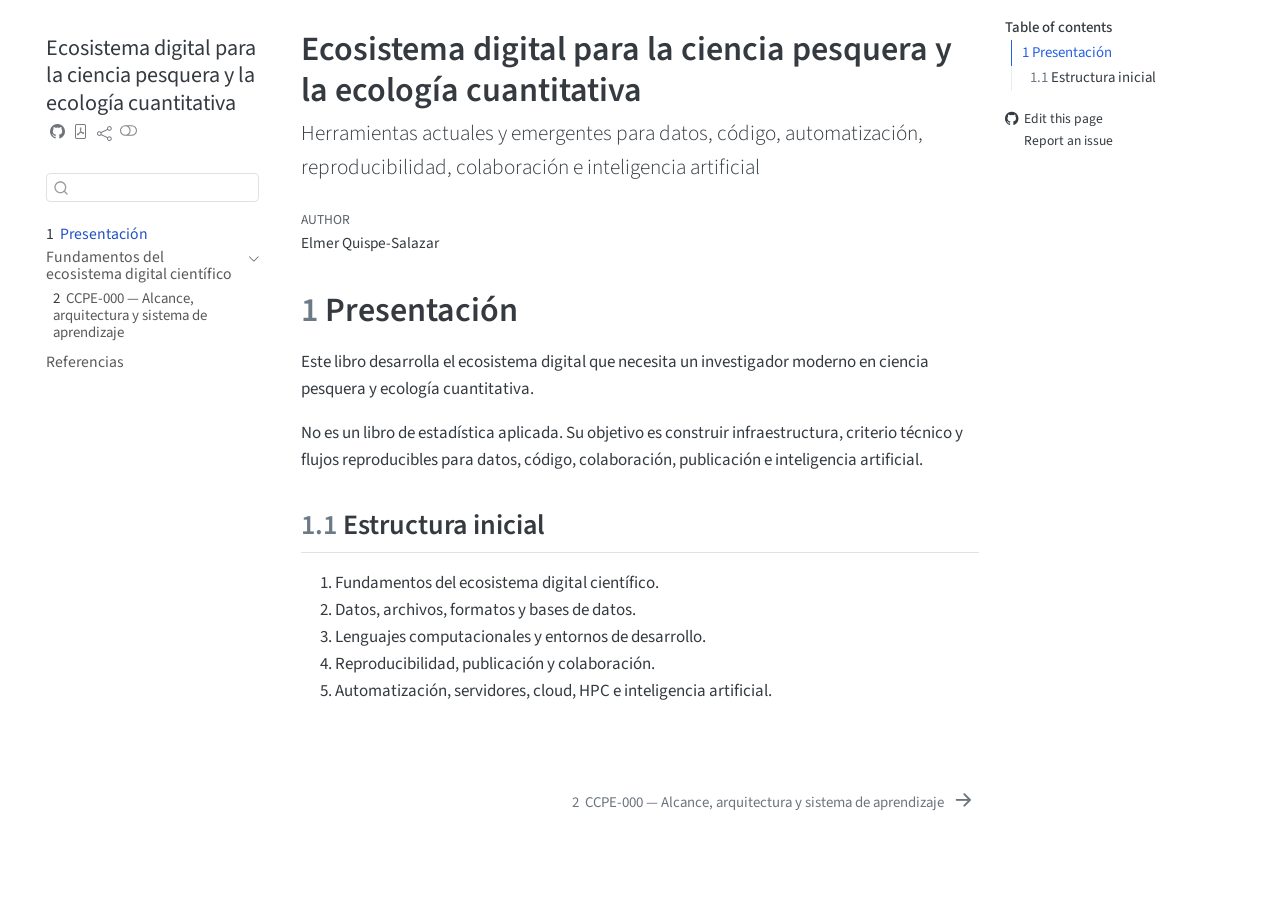
==== docs/index.html @ 8154f94b "Initialize Quarto fisheries learning ecosystem" ====
<!DOCTYPE html>
<html xmlns="http://www.w3.org/1999/xhtml" lang="en" xml:lang="en"><head>

<meta charset="utf-8">
<meta name="generator" content="quarto-1.7.32">

<meta name="viewport" content="width=device-width, initial-scale=1.0, user-scalable=yes">

<meta name="author" content="Elmer Quispe-Salazar">

<title>Ecosistema digital para la ciencia pesquera y la ecología cuantitativa</title>
<style>
code{white-space: pre-wrap;}
span.smallcaps{font-variant: small-caps;}
div.columns{display: flex; gap: min(4vw, 1.5em);}
div.column{flex: auto; overflow-x: auto;}
div.hanging-indent{margin-left: 1.5em; text-indent: -1.5em;}
ul.task-list{list-style: none;}
ul.task-list li input[type="checkbox"] {
  width: 0.8em;
  margin: 0 0.8em 0.2em -1em; /* quarto-specific, see https://github.com/quarto-dev/quarto-cli/issues/4556 */ 
  vertical-align: middle;
}
</style>


<script src="site_libs/quarto-nav/quarto-nav.js"></script>
<script src="site_libs/quarto-nav/headroom.min.js"></script>
<script src="site_libs/clipboard/clipboard.min.js"></script>
<script src="site_libs/quarto-search/autocomplete.umd.js"></script>
<script src="site_libs/quarto-search/fuse.min.js"></script>
<script src="site_libs/quarto-search/quarto-search.js"></script>
<meta name="quarto:offset" content="./">
<link href="./ccpe/000-alcance-arquitectura.html" rel="next">
<script src="site_libs/quarto-html/quarto.js" type="module"></script>
<script src="site_libs/quarto-html/tabsets/tabsets.js" type="module"></script>
<script src="site_libs/quarto-html/popper.min.js"></script>
<script src="site_libs/quarto-html/tippy.umd.min.js"></script>
<script src="site_libs/quarto-html/anchor.min.js"></script>
<link href="site_libs/quarto-html/tippy.css" rel="stylesheet">
<link href="site_libs/quarto-html/quarto-syntax-highlighting-37eea08aefeeee20ff55810ff984fec1.css" rel="stylesheet" class="quarto-color-scheme" id="quarto-text-highlighting-styles">
<link href="site_libs/quarto-html/quarto-syntax-highlighting-dark-2fef5ea3f8957b3e4ecc936fc74692ca.css" rel="stylesheet" class="quarto-color-scheme quarto-color-alternate" id="quarto-text-highlighting-styles">
<link href="site_libs/quarto-html/quarto-syntax-highlighting-37eea08aefeeee20ff55810ff984fec1.css" rel="stylesheet" class="quarto-color-scheme-extra" id="quarto-text-highlighting-styles">
<script src="site_libs/bootstrap/bootstrap.min.js"></script>
<link href="site_libs/bootstrap/bootstrap-icons.css" rel="stylesheet">
<link href="site_libs/bootstrap/bootstrap-806c95bdecf85540f7beab145150c922.min.css" rel="stylesheet" append-hash="true" class="quarto-color-scheme" id="quarto-bootstrap" data-mode="light">
<link href="site_libs/bootstrap/bootstrap-dark-d271c880086adac3871dc271d5f8550e.min.css" rel="stylesheet" append-hash="true" class="quarto-color-scheme quarto-color-alternate" id="quarto-bootstrap" data-mode="dark">
<link href="site_libs/bootstrap/bootstrap-806c95bdecf85540f7beab145150c922.min.css" rel="stylesheet" append-hash="true" class="quarto-color-scheme-extra" id="quarto-bootstrap" data-mode="light">
<script id="quarto-search-options" type="application/json">{
  "location": "sidebar",
  "copy-button": false,
  "collapse-after": 3,
  "panel-placement": "start",
  "type": "textbox",
  "limit": 50,
  "keyboard-shortcut": [
    "f",
    "/",
    "s"
  ],
  "show-item-context": false,
  "language": {
    "search-no-results-text": "No results",
    "search-matching-documents-text": "matching documents",
    "search-copy-link-title": "Copy link to search",
    "search-hide-matches-text": "Hide additional matches",
    "search-more-match-text": "more match in this document",
    "search-more-matches-text": "more matches in this document",
    "search-clear-button-title": "Clear",
    "search-text-placeholder": "",
    "search-detached-cancel-button-title": "Cancel",
    "search-submit-button-title": "Submit",
    "search-label": "Search"
  }
}</script>


<link rel="stylesheet" href="assets/styles/book.css">
</head>

<body class="nav-sidebar floating quarto-light"><script id="quarto-html-before-body" type="application/javascript">
    const toggleBodyColorMode = (bsSheetEl) => {
      const mode = bsSheetEl.getAttribute("data-mode");
      const bodyEl = window.document.querySelector("body");
      if (mode === "dark") {
        bodyEl.classList.add("quarto-dark");
        bodyEl.classList.remove("quarto-light");
      } else {
        bodyEl.classList.add("quarto-light");
        bodyEl.classList.remove("quarto-dark");
      }
    }
    const toggleBodyColorPrimary = () => {
      const bsSheetEl = window.document.querySelector("link#quarto-bootstrap:not([rel=disabled-stylesheet])");
      if (bsSheetEl) {
        toggleBodyColorMode(bsSheetEl);
      }
    }
    const setColorSchemeToggle = (alternate) => {
      const toggles = window.document.querySelectorAll('.quarto-color-scheme-toggle');
      for (let i=0; i < toggles.length; i++) {
        const toggle = toggles[i];
        if (toggle) {
          if (alternate) {
            toggle.classList.add("alternate");
          } else {
            toggle.classList.remove("alternate");
          }
        }
      }
    };
    const toggleColorMode = (alternate) => {
      // Switch the stylesheets
      const primaryStylesheets = window.document.querySelectorAll('link.quarto-color-scheme:not(.quarto-color-alternate)');
      const alternateStylesheets = window.document.querySelectorAll('link.quarto-color-scheme.quarto-color-alternate');
      manageTransitions('#quarto-margin-sidebar .nav-link', false);
      if (alternate) {
        // note: dark is layered on light, we don't disable primary!
        enableStylesheet(alternateStylesheets);
        for (const sheetNode of alternateStylesheets) {
          if (sheetNode.id === "quarto-bootstrap") {
            toggleBodyColorMode(sheetNode);
          }
        }
      } else {
        disableStylesheet(alternateStylesheets);
        enableStylesheet(primaryStylesheets)
        toggleBodyColorPrimary();
      }
      manageTransitions('#quarto-margin-sidebar .nav-link', true);
      // Switch the toggles
      setColorSchemeToggle(alternate)
      // Hack to workaround the fact that safari doesn't
      // properly recolor the scrollbar when toggling (#1455)
      if (navigator.userAgent.indexOf('Safari') > 0 && navigator.userAgent.indexOf('Chrome') == -1) {
        manageTransitions("body", false);
        window.scrollTo(0, 1);
        setTimeout(() => {
          window.scrollTo(0, 0);
          manageTransitions("body", true);
        }, 40);
      }
    }
    const disableStylesheet = (stylesheets) => {
      for (let i=0; i < stylesheets.length; i++) {
        const stylesheet = stylesheets[i];
        stylesheet.rel = 'disabled-stylesheet';
      }
    }
    const enableStylesheet = (stylesheets) => {
      for (let i=0; i < stylesheets.length; i++) {
        const stylesheet = stylesheets[i];
        if(stylesheet.rel !== 'stylesheet') { // for Chrome, which will still FOUC without this check
          stylesheet.rel = 'stylesheet';
        }
      }
    }
    const manageTransitions = (selector, allowTransitions) => {
      const els = window.document.querySelectorAll(selector);
      for (let i=0; i < els.length; i++) {
        const el = els[i];
        if (allowTransitions) {
          el.classList.remove('notransition');
        } else {
          el.classList.add('notransition');
        }
      }
    }
    const isFileUrl = () => {
      return window.location.protocol === 'file:';
    }
    const hasAlternateSentinel = () => {
      let styleSentinel = getColorSchemeSentinel();
      if (styleSentinel !== null) {
        return styleSentinel === "alternate";
      } else {
        return false;
      }
    }
    const setStyleSentinel = (alternate) => {
      const value = alternate ? "alternate" : "default";
      if (!isFileUrl()) {
        window.localStorage.setItem("quarto-color-scheme", value);
      } else {
        localAlternateSentinel = value;
      }
    }
    const getColorSchemeSentinel = () => {
      if (!isFileUrl()) {
        const storageValue = window.localStorage.getItem("quarto-color-scheme");
        return storageValue != null ? storageValue : localAlternateSentinel;
      } else {
        return localAlternateSentinel;
      }
    }
    const toggleGiscusIfUsed = (isAlternate, darkModeDefault) => {
      const baseTheme = document.querySelector('#giscus-base-theme')?.value ?? 'light';
      const alternateTheme = document.querySelector('#giscus-alt-theme')?.value ?? 'dark';
      let newTheme = '';
      if(authorPrefersDark) {
        newTheme = isAlternate ? baseTheme : alternateTheme;
      } else {
        newTheme = isAlternate ? alternateTheme : baseTheme;
      }
      const changeGiscusTheme = () => {
        // From: https://github.com/giscus/giscus/issues/336
        const sendMessage = (message) => {
          const iframe = document.querySelector('iframe.giscus-frame');
          if (!iframe) return;
          iframe.contentWindow.postMessage({ giscus: message }, 'https://giscus.app');
        }
        sendMessage({
          setConfig: {
            theme: newTheme
          }
        });
      }
      const isGiscussLoaded = window.document.querySelector('iframe.giscus-frame') !== null;
      if (isGiscussLoaded) {
        changeGiscusTheme();
      }
    };
    const authorPrefersDark = false;
    const darkModeDefault = authorPrefersDark;
      document.querySelector('link#quarto-text-highlighting-styles.quarto-color-scheme-extra').rel = 'disabled-stylesheet';
      document.querySelector('link#quarto-bootstrap.quarto-color-scheme-extra').rel = 'disabled-stylesheet';
    let localAlternateSentinel = darkModeDefault ? 'alternate' : 'default';
    // Dark / light mode switch
    window.quartoToggleColorScheme = () => {
      // Read the current dark / light value
      let toAlternate = !hasAlternateSentinel();
      toggleColorMode(toAlternate);
      setStyleSentinel(toAlternate);
      toggleGiscusIfUsed(toAlternate, darkModeDefault);
      window.dispatchEvent(new Event('resize'));
    };
    // Switch to dark mode if need be
    if (hasAlternateSentinel()) {
      toggleColorMode(true);
    } else {
      toggleColorMode(false);
    }
  </script>

<div id="quarto-search-results"></div>
  <header id="quarto-header" class="headroom fixed-top">
  <nav class="quarto-secondary-nav">
    <div class="container-fluid d-flex">
      <button type="button" class="quarto-btn-toggle btn" data-bs-toggle="collapse" role="button" data-bs-target=".quarto-sidebar-collapse-item" aria-controls="quarto-sidebar" aria-expanded="false" aria-label="Toggle sidebar navigation" onclick="if (window.quartoToggleHeadroom) { window.quartoToggleHeadroom(); }">
        <i class="bi bi-layout-text-sidebar-reverse"></i>
      </button>
        <nav class="quarto-page-breadcrumbs" aria-label="breadcrumb"><ol class="breadcrumb"><li class="breadcrumb-item"><a href="./index.html"><span class="chapter-number">1</span>&nbsp; <span class="chapter-title">Presentación</span></a></li></ol></nav>
        <a class="flex-grow-1" role="navigation" data-bs-toggle="collapse" data-bs-target=".quarto-sidebar-collapse-item" aria-controls="quarto-sidebar" aria-expanded="false" aria-label="Toggle sidebar navigation" onclick="if (window.quartoToggleHeadroom) { window.quartoToggleHeadroom(); }">      
        </a>
      <button type="button" class="btn quarto-search-button" aria-label="Search" onclick="window.quartoOpenSearch();">
        <i class="bi bi-search"></i>
      </button>
    </div>
  </nav>
</header>
<!-- content -->
<div id="quarto-content" class="quarto-container page-columns page-rows-contents page-layout-article">
<!-- sidebar -->
  <nav id="quarto-sidebar" class="sidebar collapse collapse-horizontal quarto-sidebar-collapse-item sidebar-navigation floating overflow-auto">
    <div class="pt-lg-2 mt-2 text-left sidebar-header">
    <div class="sidebar-title mb-0 py-0">
      <a href="./">Ecosistema digital para la ciencia pesquera y la ecología cuantitativa</a> 
        <div class="sidebar-tools-main tools-wide">
    <a href="https://github.com/qselmer/quant-fisheries-learning" title="Source Code" class="quarto-navigation-tool px-1" aria-label="Source Code"><i class="bi bi-github"></i></a>
    <a href="./Ecosistema-digital-para-la-ciencia-pesquera-y-la-ecología-cuantitativa.pdf" title="Download PDF" class="quarto-navigation-tool px-1" aria-label="Download PDF"><i class="bi bi-file-pdf"></i></a>
    <div class="dropdown">
      <a href="" title="Share" id="quarto-navigation-tool-dropdown-0" class="quarto-navigation-tool dropdown-toggle px-1" data-bs-toggle="dropdown" aria-expanded="false" role="link" aria-label="Share"><i class="bi bi-share"></i></a>
      <ul class="dropdown-menu" aria-labelledby="quarto-navigation-tool-dropdown-0">
          <li>
            <a class="dropdown-item sidebar-tools-main-item" href="https://twitter.com/intent/tweet?url=|url|">
              <i class="bi bi-twitter pe-1"></i>
            Twitter
            </a>
          </li>
          <li>
            <a class="dropdown-item sidebar-tools-main-item" href="https://www.linkedin.com/sharing/share-offsite/?url=|url|">
              <i class="bi bi-linkedin pe-1"></i>
            LinkedIn
            </a>
          </li>
      </ul>
    </div>
  <a href="" class="quarto-color-scheme-toggle quarto-navigation-tool  px-1" onclick="window.quartoToggleColorScheme(); return false;" title="Toggle dark mode"><i class="bi"></i></a>
</div>
    </div>
      </div>
        <div class="mt-2 flex-shrink-0 align-items-center">
        <div class="sidebar-search">
        <div id="quarto-search" class="" title="Search"></div>
        </div>
        </div>
    <div class="sidebar-menu-container"> 
    <ul class="list-unstyled mt-1">
        <li class="sidebar-item">
  <div class="sidebar-item-container"> 
  <a href="./index.html" class="sidebar-item-text sidebar-link active">
 <span class="menu-text"><span class="chapter-number">1</span>&nbsp; <span class="chapter-title">Presentación</span></span></a>
  </div>
</li>
        <li class="sidebar-item sidebar-item-section">
      <div class="sidebar-item-container"> 
            <a class="sidebar-item-text sidebar-link text-start" data-bs-toggle="collapse" data-bs-target="#quarto-sidebar-section-1" role="navigation" aria-expanded="true">
 <span class="menu-text">Fundamentos del ecosistema digital científico</span></a>
          <a class="sidebar-item-toggle text-start" data-bs-toggle="collapse" data-bs-target="#quarto-sidebar-section-1" role="navigation" aria-expanded="true" aria-label="Toggle section">
            <i class="bi bi-chevron-right ms-2"></i>
          </a> 
      </div>
      <ul id="quarto-sidebar-section-1" class="collapse list-unstyled sidebar-section depth1 show">  
          <li class="sidebar-item">
  <div class="sidebar-item-container"> 
  <a href="./ccpe/000-alcance-arquitectura.html" class="sidebar-item-text sidebar-link">
 <span class="menu-text"><span class="chapter-number">2</span>&nbsp; <span class="chapter-title">CCPE-000 — Alcance, arquitectura y sistema de aprendizaje</span></span></a>
  </div>
</li>
      </ul>
  </li>
        <li class="sidebar-item">
  <div class="sidebar-item-container"> 
  <a href="./references.html" class="sidebar-item-text sidebar-link">
 <span class="menu-text">Referencias</span></a>
  </div>
</li>
    </ul>
    </div>
</nav>
<div id="quarto-sidebar-glass" class="quarto-sidebar-collapse-item" data-bs-toggle="collapse" data-bs-target=".quarto-sidebar-collapse-item"></div>
<!-- margin-sidebar -->
    <div id="quarto-margin-sidebar" class="sidebar margin-sidebar">
        <nav id="TOC" role="doc-toc" class="toc-active">
    <h2 id="toc-title">Table of contents</h2>
   
  <ul>
  <li><a href="#presentación" id="toc-presentación" class="nav-link active" data-scroll-target="#presentación"><span class="header-section-number">1</span> Presentación</a>
  <ul class="collapse">
  <li><a href="#estructura-inicial" id="toc-estructura-inicial" class="nav-link" data-scroll-target="#estructura-inicial"><span class="header-section-number">1.1</span> Estructura inicial</a></li>
  </ul></li>
  </ul>
<div class="toc-actions"><ul><li><a href="https://github.com/qselmer/quant-fisheries-learning/edit/main/index.qmd" class="toc-action"><i class="bi bi-github"></i>Edit this page</a></li><li><a href="https://github.com/qselmer/quant-fisheries-learning/issues/new" class="toc-action"><i class="bi empty"></i>Report an issue</a></li></ul></div></nav>
    </div>
<!-- main -->
<main class="content" id="quarto-document-content">


<header id="title-block-header" class="quarto-title-block default">
<div class="quarto-title">
<h1 class="title">Ecosistema digital para la ciencia pesquera y la ecología cuantitativa</h1>
<p class="subtitle lead">Herramientas actuales y emergentes para datos, código, automatización, reproducibilidad, colaboración e inteligencia artificial</p>
</div>



<div class="quarto-title-meta">

    <div>
    <div class="quarto-title-meta-heading">Author</div>
    <div class="quarto-title-meta-contents">
             <p>Elmer Quispe-Salazar </p>
          </div>
  </div>
    
  
    
  </div>
  


</header>


<section id="presentación" class="level1" data-number="1">
<h1 data-number="1"><span class="header-section-number">1</span> Presentación</h1>
<p>Este libro desarrolla el ecosistema digital que necesita un investigador moderno en ciencia pesquera y ecología cuantitativa.</p>
<p>No es un libro de estadística aplicada. Su objetivo es construir infraestructura, criterio técnico y flujos reproducibles para datos, código, colaboración, publicación e inteligencia artificial.</p>
<section id="estructura-inicial" class="level2" data-number="1.1">
<h2 data-number="1.1" class="anchored" data-anchor-id="estructura-inicial"><span class="header-section-number">1.1</span> Estructura inicial</h2>
<ol type="1">
<li>Fundamentos del ecosistema digital científico.</li>
<li>Datos, archivos, formatos y bases de datos.</li>
<li>Lenguajes computacionales y entornos de desarrollo.</li>
<li>Reproducibilidad, publicación y colaboración.</li>
<li>Automatización, servidores, cloud, HPC e inteligencia artificial.</li>
</ol>


</section>
</section>

</main> <!-- /main -->
<script id="quarto-html-after-body" type="application/javascript">
  window.document.addEventListener("DOMContentLoaded", function (event) {
    // Ensure there is a toggle, if there isn't float one in the top right
    if (window.document.querySelector('.quarto-color-scheme-toggle') === null) {
      const a = window.document.createElement('a');
      a.classList.add('top-right');
      a.classList.add('quarto-color-scheme-toggle');
      a.href = "";
      a.onclick = function() { try { window.quartoToggleColorScheme(); } catch {} return false; };
      const i = window.document.createElement("i");
      i.classList.add('bi');
      a.appendChild(i);
      window.document.body.appendChild(a);
    }
    setColorSchemeToggle(hasAlternateSentinel())
    const icon = "";
    const anchorJS = new window.AnchorJS();
    anchorJS.options = {
      placement: 'right',
      icon: icon
    };
    anchorJS.add('.anchored');
    const isCodeAnnotation = (el) => {
      for (const clz of el.classList) {
        if (clz.startsWith('code-annotation-')) {                     
          return true;
        }
      }
      return false;
    }
    const onCopySuccess = function(e) {
      // button target
      const button = e.trigger;
      // don't keep focus
      button.blur();
      // flash "checked"
      button.classList.add('code-copy-button-checked');
      var currentTitle = button.getAttribute("title");
      button.setAttribute("title", "Copied!");
      let tooltip;
      if (window.bootstrap) {
        button.setAttribute("data-bs-toggle", "tooltip");
        button.setAttribute("data-bs-placement", "left");
        button.setAttribute("data-bs-title", "Copied!");
        tooltip = new bootstrap.Tooltip(button, 
          { trigger: "manual", 
            customClass: "code-copy-button-tooltip",
            offset: [0, -8]});
        tooltip.show();    
      }
      setTimeout(function() {
        if (tooltip) {
          tooltip.hide();
          button.removeAttribute("data-bs-title");
          button.removeAttribute("data-bs-toggle");
          button.removeAttribute("data-bs-placement");
        }
        button.setAttribute("title", currentTitle);
        button.classList.remove('code-copy-button-checked');
      }, 1000);
      // clear code selection
      e.clearSelection();
    }
    const getTextToCopy = function(trigger) {
        const codeEl = trigger.previousElementSibling.cloneNode(true);
        for (const childEl of codeEl.children) {
          if (isCodeAnnotation(childEl)) {
            childEl.remove();
          }
        }
        return codeEl.innerText;
    }
    const clipboard = new window.ClipboardJS('.code-copy-button:not([data-in-quarto-modal])', {
      text: getTextToCopy
    });
    clipboard.on('success', onCopySuccess);
    if (window.document.getElementById('quarto-embedded-source-code-modal')) {
      const clipboardModal = new window.ClipboardJS('.code-copy-button[data-in-quarto-modal]', {
        text: getTextToCopy,
        container: window.document.getElementById('quarto-embedded-source-code-modal')
      });
      clipboardModal.on('success', onCopySuccess);
    }
      var localhostRegex = new RegExp(/^(?:http|https):\/\/localhost\:?[0-9]*\//);
      var mailtoRegex = new RegExp(/^mailto:/);
        var filterRegex = new RegExp("https:\/\/qselmer\.github\.io\/quant-fisheries-learning\/");
      var isInternal = (href) => {
          return filterRegex.test(href) || localhostRegex.test(href) || mailtoRegex.test(href);
      }
      // Inspect non-navigation links and adorn them if external
     var links = window.document.querySelectorAll('a[href]:not(.nav-link):not(.navbar-brand):not(.toc-action):not(.sidebar-link):not(.sidebar-item-toggle):not(.pagination-link):not(.no-external):not([aria-hidden]):not(.dropdown-item):not(.quarto-navigation-tool):not(.about-link)');
      for (var i=0; i<links.length; i++) {
        const link = links[i];
        if (!isInternal(link.href)) {
          // undo the damage that might have been done by quarto-nav.js in the case of
          // links that we want to consider external
          if (link.dataset.originalHref !== undefined) {
            link.href = link.dataset.originalHref;
          }
        }
      }
    function tippyHover(el, contentFn, onTriggerFn, onUntriggerFn) {
      const config = {
        allowHTML: true,
        maxWidth: 500,
        delay: 100,
        arrow: false,
        appendTo: function(el) {
            return el.parentElement;
        },
        interactive: true,
        interactiveBorder: 10,
        theme: 'quarto',
        placement: 'bottom-start',
      };
      if (contentFn) {
        config.content = contentFn;
      }
      if (onTriggerFn) {
        config.onTrigger = onTriggerFn;
      }
      if (onUntriggerFn) {
        config.onUntrigger = onUntriggerFn;
      }
      window.tippy(el, config); 
    }
    const noterefs = window.document.querySelectorAll('a[role="doc-noteref"]');
    for (var i=0; i<noterefs.length; i++) {
      const ref = noterefs[i];
      tippyHover(ref, function() {
        // use id or data attribute instead here
        let href = ref.getAttribute('data-footnote-href') || ref.getAttribute('href');
        try { href = new URL(href).hash; } catch {}
        const id = href.replace(/^#\/?/, "");
        const note = window.document.getElementById(id);
        if (note) {
          return note.innerHTML;
        } else {
          return "";
        }
      });
    }
    const xrefs = window.document.querySelectorAll('a.quarto-xref');
    const processXRef = (id, note) => {
      // Strip column container classes
      const stripColumnClz = (el) => {
        el.classList.remove("page-full", "page-columns");
        if (el.children) {
          for (const child of el.children) {
            stripColumnClz(child);
          }
        }
      }
      stripColumnClz(note)
      if (id === null || id.startsWith('sec-')) {
        // Special case sections, only their first couple elements
        const container = document.createElement("div");
        if (note.children && note.children.length > 2) {
          container.appendChild(note.children[0].cloneNode(true));
          for (let i = 1; i < note.children.length; i++) {
            const child = note.children[i];
            if (child.tagName === "P" && child.innerText === "") {
              continue;
            } else {
              container.appendChild(child.cloneNode(true));
              break;
            }
          }
          if (window.Quarto?.typesetMath) {
            window.Quarto.typesetMath(container);
          }
          return container.innerHTML
        } else {
          if (window.Quarto?.typesetMath) {
            window.Quarto.typesetMath(note);
          }
          return note.innerHTML;
        }
      } else {
        // Remove any anchor links if they are present
        const anchorLink = note.querySelector('a.anchorjs-link');
        if (anchorLink) {
          anchorLink.remove();
        }
        if (window.Quarto?.typesetMath) {
          window.Quarto.typesetMath(note);
        }
        if (note.classList.contains("callout")) {
          return note.outerHTML;
        } else {
          return note.innerHTML;
        }
      }
    }
    for (var i=0; i<xrefs.length; i++) {
      const xref = xrefs[i];
      tippyHover(xref, undefined, function(instance) {
        instance.disable();
        let url = xref.getAttribute('href');
        let hash = undefined; 
        if (url.startsWith('#')) {
          hash = url;
        } else {
          try { hash = new URL(url).hash; } catch {}
        }
        if (hash) {
          const id = hash.replace(/^#\/?/, "");
          const note = window.document.getElementById(id);
          if (note !== null) {
            try {
              const html = processXRef(id, note.cloneNode(true));
              instance.setContent(html);
            } finally {
              instance.enable();
              instance.show();
            }
          } else {
            // See if we can fetch this
            fetch(url.split('#')[0])
            .then(res => res.text())
            .then(html => {
              const parser = new DOMParser();
              const htmlDoc = parser.parseFromString(html, "text/html");
              const note = htmlDoc.getElementById(id);
              if (note !== null) {
                const html = processXRef(id, note);
                instance.setContent(html);
              } 
            }).finally(() => {
              instance.enable();
              instance.show();
            });
          }
        } else {
          // See if we can fetch a full url (with no hash to target)
          // This is a special case and we should probably do some content thinning / targeting
          fetch(url)
          .then(res => res.text())
          .then(html => {
            const parser = new DOMParser();
            const htmlDoc = parser.parseFromString(html, "text/html");
            const note = htmlDoc.querySelector('main.content');
            if (note !== null) {
              // This should only happen for chapter cross references
              // (since there is no id in the URL)
              // remove the first header
              if (note.children.length > 0 && note.children[0].tagName === "HEADER") {
                note.children[0].remove();
              }
              const html = processXRef(null, note);
              instance.setContent(html);
            } 
          }).finally(() => {
            instance.enable();
            instance.show();
          });
        }
      }, function(instance) {
      });
    }
        let selectedAnnoteEl;
        const selectorForAnnotation = ( cell, annotation) => {
          let cellAttr = 'data-code-cell="' + cell + '"';
          let lineAttr = 'data-code-annotation="' +  annotation + '"';
          const selector = 'span[' + cellAttr + '][' + lineAttr + ']';
          return selector;
        }
        const selectCodeLines = (annoteEl) => {
          const doc = window.document;
          const targetCell = annoteEl.getAttribute("data-target-cell");
          const targetAnnotation = annoteEl.getAttribute("data-target-annotation");
          const annoteSpan = window.document.querySelector(selectorForAnnotation(targetCell, targetAnnotation));
          const lines = annoteSpan.getAttribute("data-code-lines").split(",");
          const lineIds = lines.map((line) => {
            return targetCell + "-" + line;
          })
          let top = null;
          let height = null;
          let parent = null;
          if (lineIds.length > 0) {
              //compute the position of the single el (top and bottom and make a div)
              const el = window.document.getElementById(lineIds[0]);
              top = el.offsetTop;
              height = el.offsetHeight;
              parent = el.parentElement.parentElement;
            if (lineIds.length > 1) {
              const lastEl = window.document.getElementById(lineIds[lineIds.length - 1]);
              const bottom = lastEl.offsetTop + lastEl.offsetHeight;
              height = bottom - top;
            }
            if (top !== null && height !== null && parent !== null) {
              // cook up a div (if necessary) and position it 
              let div = window.document.getElementById("code-annotation-line-highlight");
              if (div === null) {
                div = window.document.createElement("div");
                div.setAttribute("id", "code-annotation-line-highlight");
                div.style.position = 'absolute';
                parent.appendChild(div);
              }
              div.style.top = top - 2 + "px";
              div.style.height = height + 4 + "px";
              div.style.left = 0;
              let gutterDiv = window.document.getElementById("code-annotation-line-highlight-gutter");
              if (gutterDiv === null) {
                gutterDiv = window.document.createElement("div");
                gutterDiv.setAttribute("id", "code-annotation-line-highlight-gutter");
                gutterDiv.style.position = 'absolute';
                const codeCell = window.document.getElementById(targetCell);
                const gutter = codeCell.querySelector('.code-annotation-gutter');
                gutter.appendChild(gutterDiv);
              }
              gutterDiv.style.top = top - 2 + "px";
              gutterDiv.style.height = height + 4 + "px";
            }
            selectedAnnoteEl = annoteEl;
          }
        };
        const unselectCodeLines = () => {
          const elementsIds = ["code-annotation-line-highlight", "code-annotation-line-highlight-gutter"];
          elementsIds.forEach((elId) => {
            const div = window.document.getElementById(elId);
            if (div) {
              div.remove();
            }
          });
          selectedAnnoteEl = undefined;
        };
          // Handle positioning of the toggle
      window.addEventListener(
        "resize",
        throttle(() => {
          elRect = undefined;
          if (selectedAnnoteEl) {
            selectCodeLines(selectedAnnoteEl);
          }
        }, 10)
      );
      function throttle(fn, ms) {
      let throttle = false;
      let timer;
        return (...args) => {
          if(!throttle) { // first call gets through
              fn.apply(this, args);
              throttle = true;
          } else { // all the others get throttled
              if(timer) clearTimeout(timer); // cancel #2
              timer = setTimeout(() => {
                fn.apply(this, args);
                timer = throttle = false;
              }, ms);
          }
        };
      }
        // Attach click handler to the DT
        const annoteDls = window.document.querySelectorAll('dt[data-target-cell]');
        for (const annoteDlNode of annoteDls) {
          annoteDlNode.addEventListener('click', (event) => {
            const clickedEl = event.target;
            if (clickedEl !== selectedAnnoteEl) {
              unselectCodeLines();
              const activeEl = window.document.querySelector('dt[data-target-cell].code-annotation-active');
              if (activeEl) {
                activeEl.classList.remove('code-annotation-active');
              }
              selectCodeLines(clickedEl);
              clickedEl.classList.add('code-annotation-active');
            } else {
              // Unselect the line
              unselectCodeLines();
              clickedEl.classList.remove('code-annotation-active');
            }
          });
        }
    const findCites = (el) => {
      const parentEl = el.parentElement;
      if (parentEl) {
        const cites = parentEl.dataset.cites;
        if (cites) {
          return {
            el,
            cites: cites.split(' ')
          };
        } else {
          return findCites(el.parentElement)
        }
      } else {
        return undefined;
      }
    };
    var bibliorefs = window.document.querySelectorAll('a[role="doc-biblioref"]');
    for (var i=0; i<bibliorefs.length; i++) {
      const ref = bibliorefs[i];
      const citeInfo = findCites(ref);
      if (citeInfo) {
        tippyHover(citeInfo.el, function() {
          var popup = window.document.createElement('div');
          citeInfo.cites.forEach(function(cite) {
            var citeDiv = window.document.createElement('div');
            citeDiv.classList.add('hanging-indent');
            citeDiv.classList.add('csl-entry');
            var biblioDiv = window.document.getElementById('ref-' + cite);
            if (biblioDiv) {
              citeDiv.innerHTML = biblioDiv.innerHTML;
            }
            popup.appendChild(citeDiv);
          });
          return popup.innerHTML;
        });
      }
    }
  });
  </script>
<nav class="page-navigation">
  <div class="nav-page nav-page-previous">
  </div>
  <div class="nav-page nav-page-next">
      <a href="./ccpe/000-alcance-arquitectura.html" class="pagination-link" aria-label="CCPE-000 — Alcance, arquitectura y sistema de aprendizaje">
        <span class="nav-page-text"><span class="chapter-number">2</span>&nbsp; <span class="chapter-title">CCPE-000 — Alcance, arquitectura y sistema de aprendizaje</span></span> <i class="bi bi-arrow-right-short"></i>
      </a>
  </div>
</nav>
</div> <!-- /content -->




<footer class="footer"><div class="nav-footer"><div class="nav-footer-center"><div class="toc-actions d-sm-block d-md-none"><ul><li><a href="https://github.com/qselmer/quant-fisheries-learning/edit/main/index.qmd" class="toc-action"><i class="bi bi-github"></i>Edit this page</a></li><li><a href="https://github.com/qselmer/quant-fisheries-learning/issues/new" class="toc-action"><i class="bi empty"></i>Report an issue</a></li></ul></div></div></div></footer></body></html>
---- docs/site_libs/quarto-html/tippy.css ----
.tippy-box[data-animation=fade][data-state=hidden]{opacity:0}[data-tippy-root]{max-width:calc(100vw - 10px)}.tippy-box{position:relative;background-color:#333;color:#fff;border-radius:4px;font-size:14px;line-height:1.4;white-space:normal;outline:0;transition-property:transform,visibility,opacity}.tippy-box[data-placement^=top]>.tippy-arrow{bottom:0}.tippy-box[data-placement^=top]>.tippy-arrow:before{bottom:-7px;left:0;border-width:8px 8px 0;border-top-color:initial;transform-origin:center top}.tippy-box[data-placement^=bottom]>.tippy-arrow{top:0}.tippy-box[data-placement^=bottom]>.tippy-arrow:before{top:-7px;left:0;border-width:0 8px 8px;border-bottom-color:initial;transform-origin:center bottom}.tippy-box[data-placement^=left]>.tippy-arrow{right:0}.tippy-box[data-placement^=left]>.tippy-arrow:before{border-width:8px 0 8px 8px;border-left-color:initial;right:-7px;transform-origin:center left}.tippy-box[data-placement^=right]>.tippy-arrow{left:0}.tippy-box[data-placement^=right]>.tippy-arrow:before{left:-7px;border-width:8px 8px 8px 0;border-right-color:initial;transform-origin:center right}.tippy-box[data-inertia][data-state=visible]{transition-timing-function:cubic-bezier(.54,1.5,.38,1.11)}.tippy-arrow{width:16px;height:16px;color:#333}.tippy-arrow:before{content:"";position:absolute;border-color:transparent;border-style:solid}.tippy-content{position:relative;padding:5px 9px;z-index:1}
---- docs/site_libs/quarto-html/quarto-syntax-highlighting-37eea08aefeeee20ff55810ff984fec1.css ----
/* quarto syntax highlight colors */
:root {
  --quarto-hl-ot-color: #003B4F;
  --quarto-hl-at-color: #657422;
  --quarto-hl-ss-color: #20794D;
  --quarto-hl-an-color: #5E5E5E;
  --quarto-hl-fu-color: #4758AB;
  --quarto-hl-st-color: #20794D;
  --quarto-hl-cf-color: #003B4F;
  --quarto-hl-op-color: #5E5E5E;
  --quarto-hl-er-color: #AD0000;
  --quarto-hl-bn-color: #AD0000;
  --quarto-hl-al-color: #AD0000;
  --quarto-hl-va-color: #111111;
  --quarto-hl-bu-color: inherit;
  --quarto-hl-ex-color: inherit;
  --quarto-hl-pp-color: #AD0000;
  --quarto-hl-in-color: #5E5E5E;
  --quarto-hl-vs-color: #20794D;
  --quarto-hl-wa-color: #5E5E5E;
  --quarto-hl-do-color: #5E5E5E;
  --quarto-hl-im-color: #00769E;
  --quarto-hl-ch-color: #20794D;
  --quarto-hl-dt-color: #AD0000;
  --quarto-hl-fl-color: #AD0000;
  --quarto-hl-co-color: #5E5E5E;
  --quarto-hl-cv-color: #5E5E5E;
  --quarto-hl-cn-color: #8f5902;
  --quarto-hl-sc-color: #5E5E5E;
  --quarto-hl-dv-color: #AD0000;
  --quarto-hl-kw-color: #003B4F;
}

/* other quarto variables */
:root {
  --quarto-font-monospace: SFMono-Regular, Menlo, Monaco, Consolas, "Liberation Mono", "Courier New", monospace;
}

/* syntax highlight based on Pandoc's rules */
pre > code.sourceCode > span {
  color: #003B4F;
}

code.sourceCode > span {
  color: #003B4F;
}

div.sourceCode,
div.sourceCode pre.sourceCode {
  color: #003B4F;
}

/* Normal */
code span {
  color: #003B4F;
}

/* Alert */
code span.al {
  color: #AD0000;
  font-style: inherit;
}

/* Annotation */
code span.an {
  color: #5E5E5E;
  font-style: inherit;
}

/* Attribute */
code span.at {
  color: #657422;
  font-style: inherit;
}

/* BaseN */
code span.bn {
  color: #AD0000;
  font-style: inherit;
}

/* BuiltIn */
code span.bu {
  font-style: inherit;
}

/* ControlFlow */
code span.cf {
  color: #003B4F;
  font-weight: bold;
  font-style: inherit;
}

/* Char */
code span.ch {
  color: #20794D;
  font-style: inherit;
}

/* Constant */
code span.cn {
  color: #8f5902;
  font-style: inherit;
}

/* Comment */
code span.co {
  color: #5E5E5E;
  font-style: inherit;
}

/* CommentVar */
code span.cv {
  color: #5E5E5E;
  font-style: italic;
}

/* Documentation */
code span.do {
  color: #5E5E5E;
  font-style: italic;
}

/* DataType */
code span.dt {
  color: #AD0000;
  font-style: inherit;
}

/* DecVal */
code span.dv {
  color: #AD0000;
  font-style: inherit;
}

/* Error */
code span.er {
  color: #AD0000;
  font-style: inherit;
}

/* Extension */
code span.ex {
  font-style: inherit;
}

/* Float */
code span.fl {
  color: #AD0000;
  font-style: inherit;
}

/* Function */
code span.fu {
  color: #4758AB;
  font-style: inherit;
}

/* Import */
code span.im {
  color: #00769E;
  font-style: inherit;
}

/* Information */
code span.in {
  color: #5E5E5E;
  font-style: inherit;
}

/* Keyword */
code span.kw {
  color: #003B4F;
  font-weight: bold;
  font-style: inherit;
}

/* Operator */
code span.op {
  color: #5E5E5E;
  font-style: inherit;
}

/* Other */
code span.ot {
  color: #003B4F;
  font-style: inherit;
}

/* Preprocessor */
code span.pp {
  color: #AD0000;
  font-style: inherit;
}

/* SpecialChar */
code span.sc {
  color: #5E5E5E;
  font-style: inherit;
}

/* SpecialString */
code span.ss {
  color: #20794D;
  font-style: inherit;
}

/* String */
code span.st {
  color: #20794D;
  font-style: inherit;
}

/* Variable */
code span.va {
  color: #111111;
  font-style: inherit;
}

/* VerbatimString */
code span.vs {
  color: #20794D;
  font-style: inherit;
}

/* Warning */
code span.wa {
  color: #5E5E5E;
  font-style: italic;
}

.prevent-inlining {
  content: "</";
}

/*# sourceMappingURL=27d3d809615f7771493d095567f04340.css.map */
---- docs/site_libs/quarto-html/quarto-syntax-highlighting-dark-2fef5ea3f8957b3e4ecc936fc74692ca.css ----
/* quarto syntax highlight colors */
:root {
  --quarto-hl-al-color: #f07178;
  --quarto-hl-an-color: #d4d0ab;
  --quarto-hl-at-color: #00e0e0;
  --quarto-hl-bn-color: #d4d0ab;
  --quarto-hl-bu-color: #abe338;
  --quarto-hl-ch-color: #abe338;
  --quarto-hl-co-color: #f8f8f2;
  --quarto-hl-cv-color: #ffd700;
  --quarto-hl-cn-color: #ffd700;
  --quarto-hl-cf-color: #ffa07a;
  --quarto-hl-dt-color: #ffa07a;
  --quarto-hl-dv-color: #d4d0ab;
  --quarto-hl-do-color: #f8f8f2;
  --quarto-hl-er-color: #f07178;
  --quarto-hl-ex-color: #00e0e0;
  --quarto-hl-fl-color: #d4d0ab;
  --quarto-hl-fu-color: #ffa07a;
  --quarto-hl-im-color: #abe338;
  --quarto-hl-in-color: #d4d0ab;
  --quarto-hl-kw-color: #ffa07a;
  --quarto-hl-op-color: #ffa07a;
  --quarto-hl-ot-color: #00e0e0;
  --quarto-hl-pp-color: #dcc6e0;
  --quarto-hl-re-color: #00e0e0;
  --quarto-hl-sc-color: #abe338;
  --quarto-hl-ss-color: #abe338;
  --quarto-hl-st-color: #abe338;
  --quarto-hl-va-color: #00e0e0;
  --quarto-hl-vs-color: #abe338;
  --quarto-hl-wa-color: #dcc6e0;
}

/* other quarto variables */
:root {
  --quarto-font-monospace: SFMono-Regular, Menlo, Monaco, Consolas, "Liberation Mono", "Courier New", monospace;
}

/* syntax highlight based on Pandoc's rules */
pre > code.sourceCode > span {
  color: #f8f8f2;
}

code.sourceCode > span {
  color: #f8f8f2;
}

div.sourceCode,
div.sourceCode pre.sourceCode {
  color: #f8f8f2;
}

/* Normal */
code span {
  color: #f8f8f2;
}

/* Alert */
code span.al {
  color: #f07178;
}

/* Annotation */
code span.an {
  color: #d4d0ab;
}

/* Attribute */
code span.at {
  color: #00e0e0;
}

/* BaseN */
code span.bn {
  color: #d4d0ab;
}

/* BuiltIn */
code span.bu {
  color: #abe338;
}

/* ControlFlow */
code span.cf {
  font-weight: bold;
  color: #ffa07a;
}

/* Char */
code span.ch {
  color: #abe338;
}

/* Constant */
code span.cn {
  color: #ffd700;
}

/* Comment */
code span.co {
  font-style: italic;
  color: #f8f8f2;
}

/* CommentVar */
code span.cv {
  color: #ffd700;
}

/* Documentation */
code span.do {
  color: #f8f8f2;
}

/* DataType */
code span.dt {
  color: #ffa07a;
}

/* DecVal */
code span.dv {
  color: #d4d0ab;
}

/* Error */
code span.er {
  color: #f07178;
  text-decoration: underline;
}

/* Extension */
code span.ex {
  font-weight: bold;
  color: #00e0e0;
}

/* Float */
code span.fl {
  color: #d4d0ab;
}

/* Function */
code span.fu {
  color: #ffa07a;
}

/* Import */
code span.im {
  color: #abe338;
}

/* Information */
code span.in {
  color: #d4d0ab;
}

/* Keyword */
code span.kw {
  font-weight: bold;
  color: #ffa07a;
}

/* Operator */
code span.op {
  color: #ffa07a;
}

/* Other */
code span.ot {
  color: #00e0e0;
}

/* Preprocessor */
code span.pp {
  color: #dcc6e0;
}

/* RegionMarker */
code span.re {
  background-color: #f8f8f2;
  color: #00e0e0;
}

/* SpecialChar */
code span.sc {
  color: #abe338;
}

/* SpecialString */
code span.ss {
  color: #abe338;
}

/* String */
code span.st {
  color: #abe338;
}

/* Variable */
code span.va {
  color: #00e0e0;
}

/* VerbatimString */
code span.vs {
  color: #abe338;
}

/* Warning */
code span.wa {
  color: #dcc6e0;
}

.prevent-inlining {
  content: "</";
}

/*# sourceMappingURL=9d1c423767af11a14e59cf8ecfea55bb.css.map */
---- docs/site_libs/quarto-html/quarto-syntax-highlighting-37eea08aefeeee20ff55810ff984fec1.css ----
/* quarto syntax highlight colors */
:root {
  --quarto-hl-ot-color: #003B4F;
  --quarto-hl-at-color: #657422;
  --quarto-hl-ss-color: #20794D;
  --quarto-hl-an-color: #5E5E5E;
  --quarto-hl-fu-color: #4758AB;
  --quarto-hl-st-color: #20794D;
  --quarto-hl-cf-color: #003B4F;
  --quarto-hl-op-color: #5E5E5E;
  --quarto-hl-er-color: #AD0000;
  --quarto-hl-bn-color: #AD0000;
  --quarto-hl-al-color: #AD0000;
  --quarto-hl-va-color: #111111;
  --quarto-hl-bu-color: inherit;
  --quarto-hl-ex-color: inherit;
  --quarto-hl-pp-color: #AD0000;
  --quarto-hl-in-color: #5E5E5E;
  --quarto-hl-vs-color: #20794D;
  --quarto-hl-wa-color: #5E5E5E;
  --quarto-hl-do-color: #5E5E5E;
  --quarto-hl-im-color: #00769E;
  --quarto-hl-ch-color: #20794D;
  --quarto-hl-dt-color: #AD0000;
  --quarto-hl-fl-color: #AD0000;
  --quarto-hl-co-color: #5E5E5E;
  --quarto-hl-cv-color: #5E5E5E;
  --quarto-hl-cn-color: #8f5902;
  --quarto-hl-sc-color: #5E5E5E;
  --quarto-hl-dv-color: #AD0000;
  --quarto-hl-kw-color: #003B4F;
}

/* other quarto variables */
:root {
  --quarto-font-monospace: SFMono-Regular, Menlo, Monaco, Consolas, "Liberation Mono", "Courier New", monospace;
}

/* syntax highlight based on Pandoc's rules */
pre > code.sourceCode > span {
  color: #003B4F;
}

code.sourceCode > span {
  color: #003B4F;
}

div.sourceCode,
div.sourceCode pre.sourceCode {
  color: #003B4F;
}

/* Normal */
code span {
  color: #003B4F;
}

/* Alert */
code span.al {
  color: #AD0000;
  font-style: inherit;
}

/* Annotation */
code span.an {
  color: #5E5E5E;
  font-style: inherit;
}

/* Attribute */
code span.at {
  color: #657422;
  font-style: inherit;
}

/* BaseN */
code span.bn {
  color: #AD0000;
  font-style: inherit;
}

/* BuiltIn */
code span.bu {
  font-style: inherit;
}

/* ControlFlow */
code span.cf {
  color: #003B4F;
  font-weight: bold;
  font-style: inherit;
}

/* Char */
code span.ch {
  color: #20794D;
  font-style: inherit;
}

/* Constant */
code span.cn {
  color: #8f5902;
  font-style: inherit;
}

/* Comment */
code span.co {
  color: #5E5E5E;
  font-style: inherit;
}

/* CommentVar */
code span.cv {
  color: #5E5E5E;
  font-style: italic;
}

/* Documentation */
code span.do {
  color: #5E5E5E;
  font-style: italic;
}

/* DataType */
code span.dt {
  color: #AD0000;
  font-style: inherit;
}

/* DecVal */
code span.dv {
  color: #AD0000;
  font-style: inherit;
}

/* Error */
code span.er {
  color: #AD0000;
  font-style: inherit;
}

/* Extension */
code span.ex {
  font-style: inherit;
}

/* Float */
code span.fl {
  color: #AD0000;
  font-style: inherit;
}

/* Function */
code span.fu {
  color: #4758AB;
  font-style: inherit;
}

/* Import */
code span.im {
  color: #00769E;
  font-style: inherit;
}

/* Information */
code span.in {
  color: #5E5E5E;
  font-style: inherit;
}

/* Keyword */
code span.kw {
  color: #003B4F;
  font-weight: bold;
  font-style: inherit;
}

/* Operator */
code span.op {
  color: #5E5E5E;
  font-style: inherit;
}

/* Other */
code span.ot {
  color: #003B4F;
  font-style: inherit;
}

/* Preprocessor */
code span.pp {
  color: #AD0000;
  font-style: inherit;
}

/* SpecialChar */
code span.sc {
  color: #5E5E5E;
  font-style: inherit;
}

/* SpecialString */
code span.ss {
  color: #20794D;
  font-style: inherit;
}

/* String */
code span.st {
  color: #20794D;
  font-style: inherit;
}

/* Variable */
code span.va {
  color: #111111;
  font-style: inherit;
}

/* VerbatimString */
code span.vs {
  color: #20794D;
  font-style: inherit;
}

/* Warning */
code span.wa {
  color: #5E5E5E;
  font-style: italic;
}

.prevent-inlining {
  content: "</";
}

/*# sourceMappingURL=27d3d809615f7771493d095567f04340.css.map */
---- docs/assets/styles/book.css ----
/* Estilos base del libro */
body { line-height: 1.6; }
table { font-size: 0.95em; }
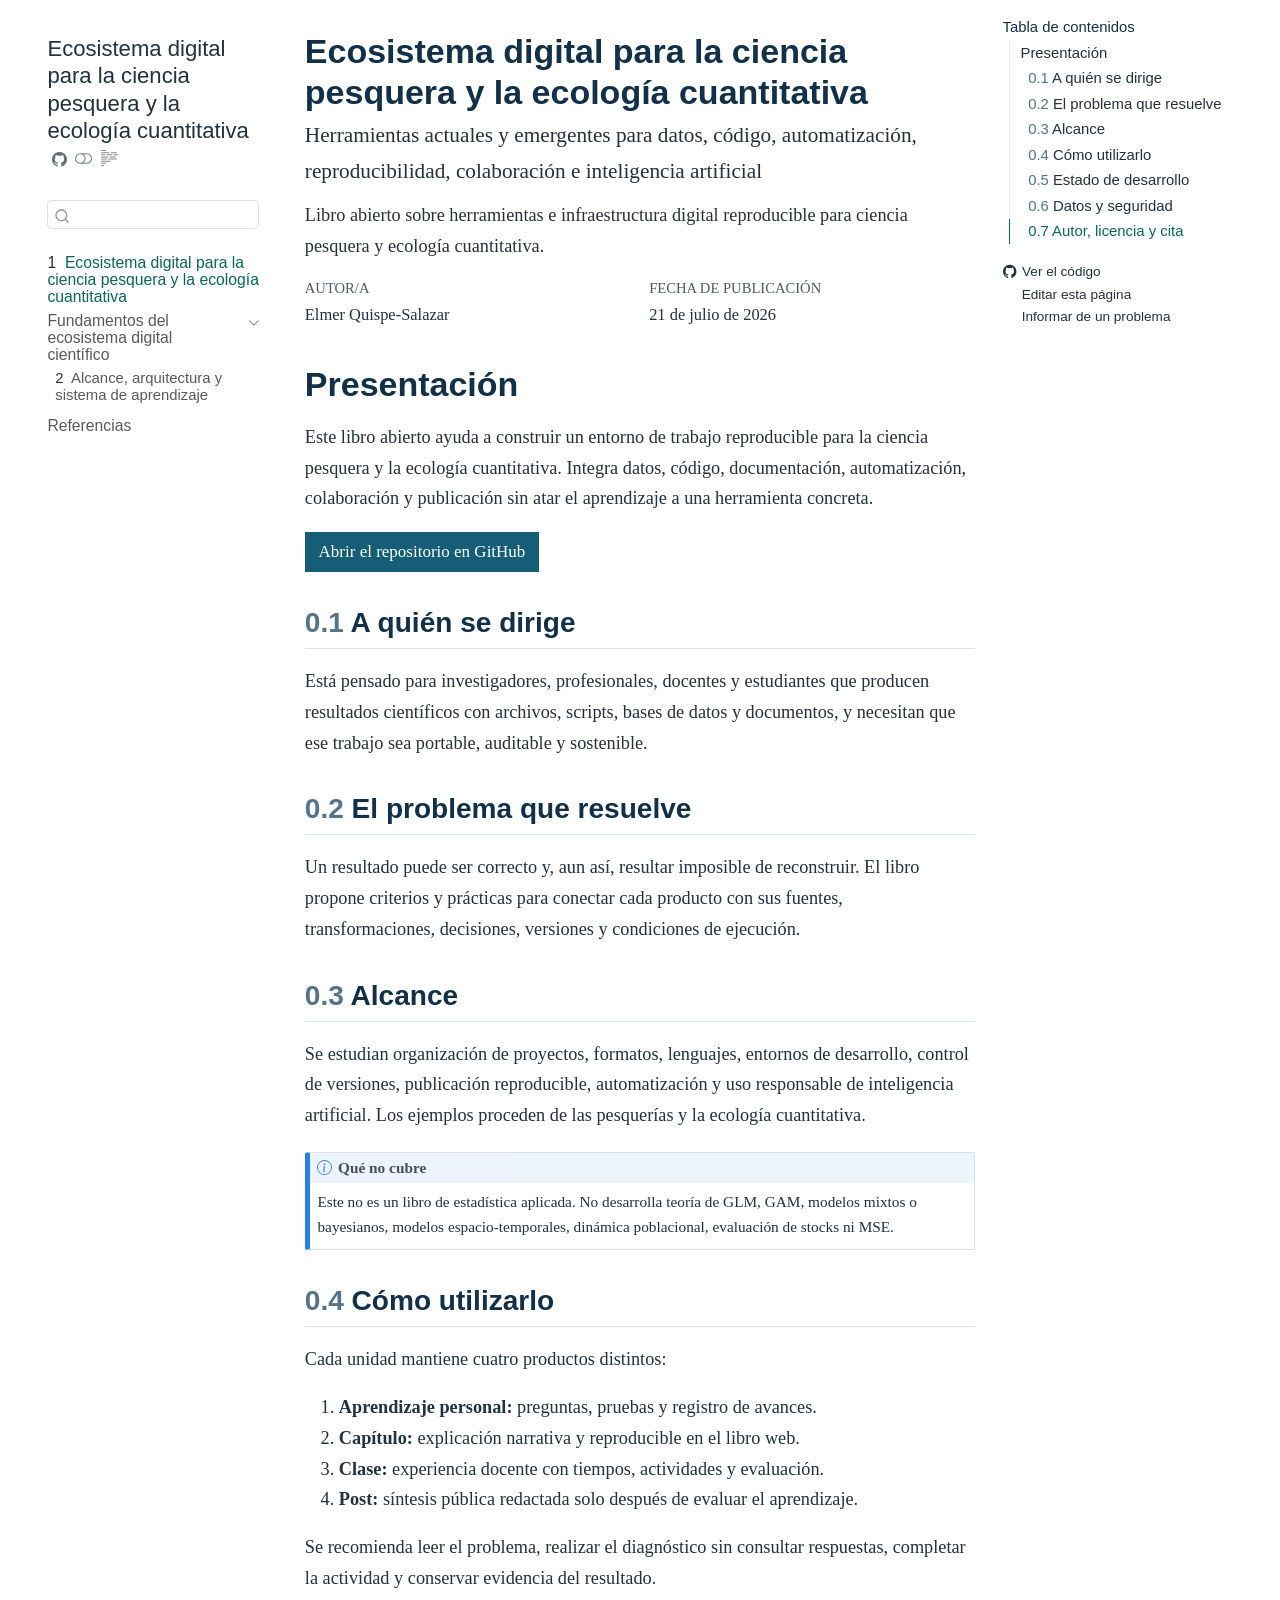
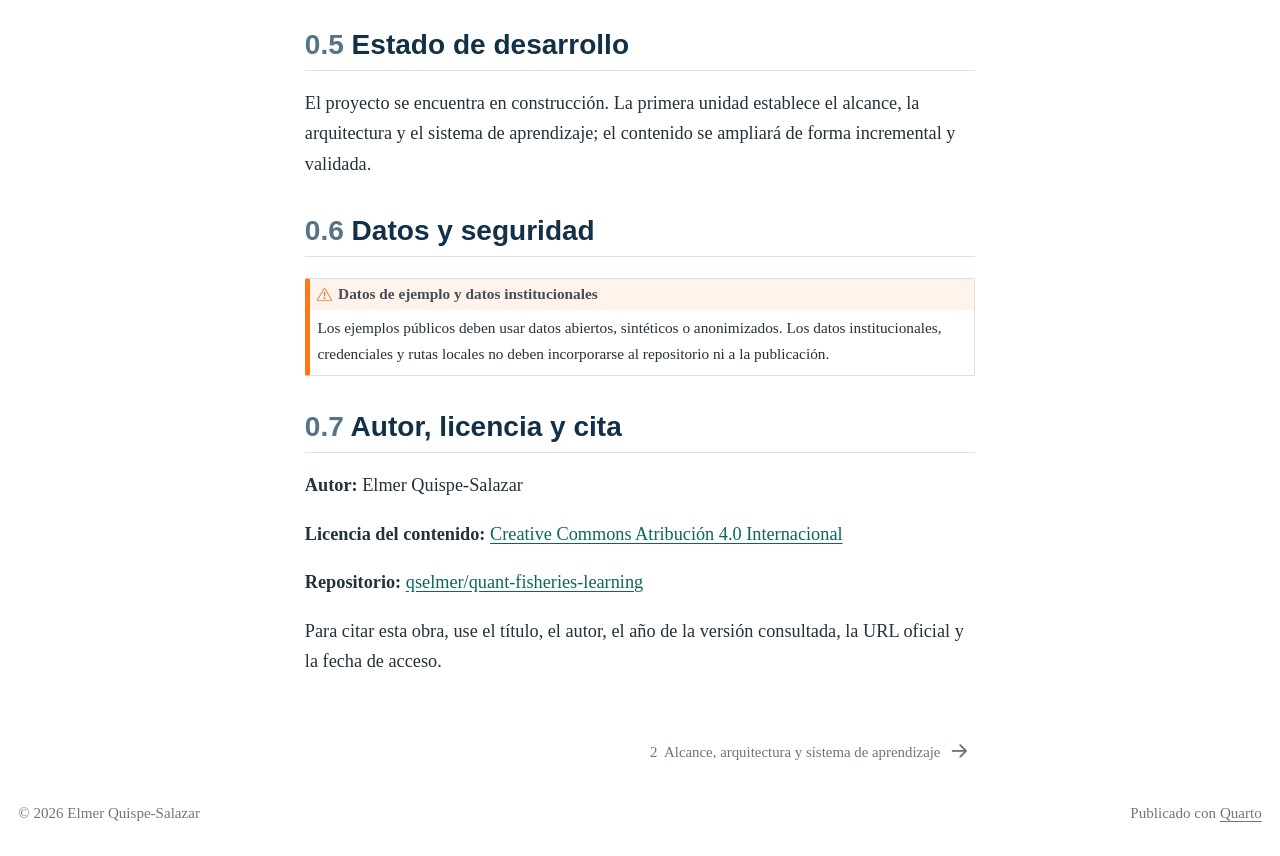
==== commit 5bb2ffd9: "Improve Quarto book architecture and scientific design" ====
--- a/docs/index.html
+++ b/docs/index.html
@@ -1,5 +1,5 @@
 <!DOCTYPE html>
-<html xmlns="http://www.w3.org/1999/xhtml" lang="en" xml:lang="en"><head>
+<html xmlns="http://www.w3.org/1999/xhtml" lang="es" xml:lang="es"><head>
 
 <meta charset="utf-8">
 <meta name="generator" content="quarto-1.7.32">
@@ -7,6 +7,7 @@
 <meta name="viewport" content="width=device-width, initial-scale=1.0, user-scalable=yes">
 
 <meta name="author" content="Elmer Quispe-Salazar">
+<meta name="description" content="Libro abierto sobre herramientas e infraestructura digital reproducible para ciencia pesquera y ecología cuantitativa.">
 
 <title>Ecosistema digital para la ciencia pesquera y la ecología cuantitativa</title>
 <style>
@@ -38,14 +39,14 @@
 <script src="site_libs/quarto-html/tippy.umd.min.js"></script>
 <script src="site_libs/quarto-html/anchor.min.js"></script>
 <link href="site_libs/quarto-html/tippy.css" rel="stylesheet">
-<link href="site_libs/quarto-html/quarto-syntax-highlighting-37eea08aefeeee20ff55810ff984fec1.css" rel="stylesheet" class="quarto-color-scheme" id="quarto-text-highlighting-styles">
-<link href="site_libs/quarto-html/quarto-syntax-highlighting-dark-2fef5ea3f8957b3e4ecc936fc74692ca.css" rel="stylesheet" class="quarto-color-scheme quarto-color-alternate" id="quarto-text-highlighting-styles">
-<link href="site_libs/quarto-html/quarto-syntax-highlighting-37eea08aefeeee20ff55810ff984fec1.css" rel="stylesheet" class="quarto-color-scheme-extra" id="quarto-text-highlighting-styles">
+<link href="site_libs/quarto-html/quarto-syntax-highlighting-b6bf358d2ca42bf22d951783d27d62db.css" rel="stylesheet" class="quarto-color-scheme" id="quarto-text-highlighting-styles">
+<link href="site_libs/quarto-html/quarto-syntax-highlighting-dark-65cd6b2dcbe879340fa210c47b6da349.css" rel="stylesheet" class="quarto-color-scheme quarto-color-alternate" id="quarto-text-highlighting-styles">
+<link href="site_libs/quarto-html/quarto-syntax-highlighting-b6bf358d2ca42bf22d951783d27d62db.css" rel="stylesheet" class="quarto-color-scheme-extra" id="quarto-text-highlighting-styles">
 <script src="site_libs/bootstrap/bootstrap.min.js"></script>
 <link href="site_libs/bootstrap/bootstrap-icons.css" rel="stylesheet">
-<link href="site_libs/bootstrap/bootstrap-806c95bdecf85540f7beab145150c922.min.css" rel="stylesheet" append-hash="true" class="quarto-color-scheme" id="quarto-bootstrap" data-mode="light">
-<link href="site_libs/bootstrap/bootstrap-dark-d271c880086adac3871dc271d5f8550e.min.css" rel="stylesheet" append-hash="true" class="quarto-color-scheme quarto-color-alternate" id="quarto-bootstrap" data-mode="dark">
-<link href="site_libs/bootstrap/bootstrap-806c95bdecf85540f7beab145150c922.min.css" rel="stylesheet" append-hash="true" class="quarto-color-scheme-extra" id="quarto-bootstrap" data-mode="light">
+<link href="site_libs/bootstrap/bootstrap-bf1880598fe60990790de6be5fdbbe4a.min.css" rel="stylesheet" append-hash="true" class="quarto-color-scheme" id="quarto-bootstrap" data-mode="light">
+<link href="site_libs/bootstrap/bootstrap-dark-55b0ce188fffde600b3324db885a47c4.min.css" rel="stylesheet" append-hash="true" class="quarto-color-scheme quarto-color-alternate" id="quarto-bootstrap" data-mode="light">
+<link href="site_libs/bootstrap/bootstrap-bf1880598fe60990790de6be5fdbbe4a.min.css" rel="stylesheet" append-hash="true" class="quarto-color-scheme-extra" id="quarto-bootstrap" data-mode="light">
 <script id="quarto-search-options" type="application/json">{
   "location": "sidebar",
   "copy-button": false,
@@ -60,22 +61,25 @@
   ],
   "show-item-context": false,
   "language": {
-    "search-no-results-text": "No results",
-    "search-matching-documents-text": "matching documents",
-    "search-copy-link-title": "Copy link to search",
-    "search-hide-matches-text": "Hide additional matches",
-    "search-more-match-text": "more match in this document",
-    "search-more-matches-text": "more matches in this document",
-    "search-clear-button-title": "Clear",
+    "search-no-results-text": "Sin resultados",
+    "search-matching-documents-text": "documentos encontrados",
+    "search-copy-link-title": "Copiar el enlace en la búsqueda",
+    "search-hide-matches-text": "Ocultar resultados adicionales",
+    "search-more-match-text": "resultado adicional en este documento",
+    "search-more-matches-text": "resultados adicionales en este documento",
+    "search-clear-button-title": "Borrar",
     "search-text-placeholder": "",
-    "search-detached-cancel-button-title": "Cancel",
-    "search-submit-button-title": "Submit",
-    "search-label": "Search"
+    "search-detached-cancel-button-title": "Cancelar",
+    "search-submit-button-title": "Enviar",
+    "search-label": "Buscar"
   }
 }</script>
-
-
-<link rel="stylesheet" href="assets/styles/book.css">
+<style>html{ scroll-behavior: smooth; }</style>
+
+
+<meta property="og:title" content="Ecosistema digital para la ciencia pesquera y la ecología cuantitativa">
+<meta property="og:description" content="Libro abierto sobre herramientas e infraestructura digital reproducible para ciencia pesquera y ecología cuantitativa.">
+<meta property="og:site_name" content="Ecosistema digital para la ciencia pesquera y la ecología cuantitativa">
 </head>
 
 <body class="nav-sidebar floating quarto-light"><script id="quarto-html-before-body" type="application/javascript">
@@ -246,13 +250,13 @@
   <header id="quarto-header" class="headroom fixed-top">
   <nav class="quarto-secondary-nav">
     <div class="container-fluid d-flex">
-      <button type="button" class="quarto-btn-toggle btn" data-bs-toggle="collapse" role="button" data-bs-target=".quarto-sidebar-collapse-item" aria-controls="quarto-sidebar" aria-expanded="false" aria-label="Toggle sidebar navigation" onclick="if (window.quartoToggleHeadroom) { window.quartoToggleHeadroom(); }">
+      <button type="button" class="quarto-btn-toggle btn" data-bs-toggle="collapse" role="button" data-bs-target=".quarto-sidebar-collapse-item" aria-controls="quarto-sidebar" aria-expanded="false" aria-label="Alternar barra lateral" onclick="if (window.quartoToggleHeadroom) { window.quartoToggleHeadroom(); }">
         <i class="bi bi-layout-text-sidebar-reverse"></i>
       </button>
-        <nav class="quarto-page-breadcrumbs" aria-label="breadcrumb"><ol class="breadcrumb"><li class="breadcrumb-item"><a href="./index.html"><span class="chapter-number">1</span>&nbsp; <span class="chapter-title">Presentación</span></a></li></ol></nav>
-        <a class="flex-grow-1" role="navigation" data-bs-toggle="collapse" data-bs-target=".quarto-sidebar-collapse-item" aria-controls="quarto-sidebar" aria-expanded="false" aria-label="Toggle sidebar navigation" onclick="if (window.quartoToggleHeadroom) { window.quartoToggleHeadroom(); }">      
+        <nav class="quarto-page-breadcrumbs" aria-label="breadcrumb"><ol class="breadcrumb"><li class="breadcrumb-item"><a href="./index.html"><span class="chapter-number">1</span>&nbsp; <span class="chapter-title">Ecosistema digital para la ciencia pesquera y la ecología cuantitativa</span></a></li></ol></nav>
+        <a class="flex-grow-1" role="navigation" data-bs-toggle="collapse" data-bs-target=".quarto-sidebar-collapse-item" aria-controls="quarto-sidebar" aria-expanded="false" aria-label="Alternar barra lateral" onclick="if (window.quartoToggleHeadroom) { window.quartoToggleHeadroom(); }">      
         </a>
-      <button type="button" class="btn quarto-search-button" aria-label="Search" onclick="window.quartoOpenSearch();">
+      <button type="button" class="btn quarto-search-button" aria-label="Buscar" onclick="window.quartoOpenSearch();">
         <i class="bi bi-search"></i>
       </button>
     </div>
@@ -266,32 +270,19 @@
     <div class="sidebar-title mb-0 py-0">
       <a href="./">Ecosistema digital para la ciencia pesquera y la ecología cuantitativa</a> 
         <div class="sidebar-tools-main tools-wide">
-    <a href="https://github.com/qselmer/quant-fisheries-learning" title="Source Code" class="quarto-navigation-tool px-1" aria-label="Source Code"><i class="bi bi-github"></i></a>
-    <a href="./Ecosistema-digital-para-la-ciencia-pesquera-y-la-ecología-cuantitativa.pdf" title="Download PDF" class="quarto-navigation-tool px-1" aria-label="Download PDF"><i class="bi bi-file-pdf"></i></a>
-    <div class="dropdown">
-      <a href="" title="Share" id="quarto-navigation-tool-dropdown-0" class="quarto-navigation-tool dropdown-toggle px-1" data-bs-toggle="dropdown" aria-expanded="false" role="link" aria-label="Share"><i class="bi bi-share"></i></a>
-      <ul class="dropdown-menu" aria-labelledby="quarto-navigation-tool-dropdown-0">
-          <li>
-            <a class="dropdown-item sidebar-tools-main-item" href="https://twitter.com/intent/tweet?url=|url|">
-              <i class="bi bi-twitter pe-1"></i>
-            Twitter
-            </a>
-          </li>
-          <li>
-            <a class="dropdown-item sidebar-tools-main-item" href="https://www.linkedin.com/sharing/share-offsite/?url=|url|">
-              <i class="bi bi-linkedin pe-1"></i>
-            LinkedIn
-            </a>
-          </li>
-      </ul>
-    </div>
-  <a href="" class="quarto-color-scheme-toggle quarto-navigation-tool  px-1" onclick="window.quartoToggleColorScheme(); return false;" title="Toggle dark mode"><i class="bi"></i></a>
+    <a href="https://github.com/qselmer/quant-fisheries-learning" title="Ejecutar el código" class="quarto-navigation-tool px-1" aria-label="Ejecutar el código"><i class="bi bi-github"></i></a>
+  <a href="" class="quarto-color-scheme-toggle quarto-navigation-tool  px-1" onclick="window.quartoToggleColorScheme(); return false;" title="Alternar modo oscuro"><i class="bi"></i></a>
+  <a href="" class="quarto-reader-toggle quarto-navigation-tool px-1" onclick="window.quartoToggleReader(); return false;" title="Alternar modo lector">
+  <div class="quarto-reader-toggle-btn">
+  <i class="bi"></i>
+  </div>
+</a>
 </div>
     </div>
       </div>
         <div class="mt-2 flex-shrink-0 align-items-center">
         <div class="sidebar-search">
-        <div id="quarto-search" class="" title="Search"></div>
+        <div id="quarto-search" class="" title="Buscar"></div>
         </div>
         </div>
     <div class="sidebar-menu-container"> 
@@ -299,14 +290,14 @@
         <li class="sidebar-item">
   <div class="sidebar-item-container"> 
   <a href="./index.html" class="sidebar-item-text sidebar-link active">
- <span class="menu-text"><span class="chapter-number">1</span>&nbsp; <span class="chapter-title">Presentación</span></span></a>
+ <span class="menu-text"><span class="chapter-number">1</span>&nbsp; <span class="chapter-title">Ecosistema digital para la ciencia pesquera y la ecología cuantitativa</span></span></a>
   </div>
 </li>
         <li class="sidebar-item sidebar-item-section">
       <div class="sidebar-item-container"> 
             <a class="sidebar-item-text sidebar-link text-start" data-bs-toggle="collapse" data-bs-target="#quarto-sidebar-section-1" role="navigation" aria-expanded="true">
  <span class="menu-text">Fundamentos del ecosistema digital científico</span></a>
-          <a class="sidebar-item-toggle text-start" data-bs-toggle="collapse" data-bs-target="#quarto-sidebar-section-1" role="navigation" aria-expanded="true" aria-label="Toggle section">
+          <a class="sidebar-item-toggle text-start" data-bs-toggle="collapse" data-bs-target="#quarto-sidebar-section-1" role="navigation" aria-expanded="true" aria-label="Alternar sección">
             <i class="bi bi-chevron-right ms-2"></i>
           </a> 
       </div>
@@ -314,7 +305,7 @@
           <li class="sidebar-item">
   <div class="sidebar-item-container"> 
   <a href="./ccpe/000-alcance-arquitectura.html" class="sidebar-item-text sidebar-link">
- <span class="menu-text"><span class="chapter-number">2</span>&nbsp; <span class="chapter-title">CCPE-000 — Alcance, arquitectura y sistema de aprendizaje</span></span></a>
+ <span class="menu-text"><span class="chapter-number">2</span>&nbsp; <span class="chapter-title">Alcance, arquitectura y sistema de aprendizaje</span></span></a>
   </div>
 </li>
       </ul>
@@ -332,15 +323,21 @@
 <!-- margin-sidebar -->
     <div id="quarto-margin-sidebar" class="sidebar margin-sidebar">
         <nav id="TOC" role="doc-toc" class="toc-active">
-    <h2 id="toc-title">Table of contents</h2>
+    <h2 id="toc-title">Tabla de contenidos</h2>
    
   <ul>
-  <li><a href="#presentación" id="toc-presentación" class="nav-link active" data-scroll-target="#presentación"><span class="header-section-number">1</span> Presentación</a>
+  <li><a href="#presentación" id="toc-presentación" class="nav-link active" data-scroll-target="#presentación">Presentación</a>
   <ul class="collapse">
-  <li><a href="#estructura-inicial" id="toc-estructura-inicial" class="nav-link" data-scroll-target="#estructura-inicial"><span class="header-section-number">1.1</span> Estructura inicial</a></li>
+  <li><a href="#a-quién-se-dirige" id="toc-a-quién-se-dirige" class="nav-link" data-scroll-target="#a-quién-se-dirige"><span class="header-section-number">0.1</span> A quién se dirige</a></li>
+  <li><a href="#el-problema-que-resuelve" id="toc-el-problema-que-resuelve" class="nav-link" data-scroll-target="#el-problema-que-resuelve"><span class="header-section-number">0.2</span> El problema que resuelve</a></li>
+  <li><a href="#alcance" id="toc-alcance" class="nav-link" data-scroll-target="#alcance"><span class="header-section-number">0.3</span> Alcance</a></li>
+  <li><a href="#cómo-utilizarlo" id="toc-cómo-utilizarlo" class="nav-link" data-scroll-target="#cómo-utilizarlo"><span class="header-section-number">0.4</span> Cómo utilizarlo</a></li>
+  <li><a href="#estado-de-desarrollo" id="toc-estado-de-desarrollo" class="nav-link" data-scroll-target="#estado-de-desarrollo"><span class="header-section-number">0.5</span> Estado de desarrollo</a></li>
+  <li><a href="#datos-y-seguridad" id="toc-datos-y-seguridad" class="nav-link" data-scroll-target="#datos-y-seguridad"><span class="header-section-number">0.6</span> Datos y seguridad</a></li>
+  <li><a href="#autor-licencia-y-cita" id="toc-autor-licencia-y-cita" class="nav-link" data-scroll-target="#autor-licencia-y-cita"><span class="header-section-number">0.7</span> Autor, licencia y cita</a></li>
   </ul></li>
   </ul>
-<div class="toc-actions"><ul><li><a href="https://github.com/qselmer/quant-fisheries-learning/edit/main/index.qmd" class="toc-action"><i class="bi bi-github"></i>Edit this page</a></li><li><a href="https://github.com/qselmer/quant-fisheries-learning/issues/new" class="toc-action"><i class="bi empty"></i>Report an issue</a></li></ul></div></nav>
+<div class="toc-actions"><ul><li><a href="https://github.com/qselmer/quant-fisheries-learning/blob/main/index.qmd" class="toc-action"><i class="bi bi-github"></i>Ver el código</a></li><li><a href="https://github.com/qselmer/quant-fisheries-learning/edit/main/index.qmd" class="toc-action"><i class="bi empty"></i>Editar esta página</a></li><li><a href="https://github.com/qselmer/quant-fisheries-learning/issues/new" class="toc-action"><i class="bi empty"></i>Informar de un problema</a></li></ul></div></nav>
     </div>
 <!-- main -->
 <main class="content" id="quarto-document-content">
@@ -352,17 +349,28 @@
 <p class="subtitle lead">Herramientas actuales y emergentes para datos, código, automatización, reproducibilidad, colaboración e inteligencia artificial</p>
 </div>
 
+<div>
+  <div class="description">
+    Libro abierto sobre herramientas e infraestructura digital reproducible para ciencia pesquera y ecología cuantitativa.
+  </div>
+</div>
 
 
 <div class="quarto-title-meta">
 
     <div>
-    <div class="quarto-title-meta-heading">Author</div>
+    <div class="quarto-title-meta-heading">Autor/a</div>
     <div class="quarto-title-meta-contents">
              <p>Elmer Quispe-Salazar </p>
           </div>
   </div>
     
+    <div>
+    <div class="quarto-title-meta-heading">Fecha de publicación</div>
+    <div class="quarto-title-meta-contents">
+      <p class="date">21 de julio de 2026</p>
+    </div>
+  </div>
   
     
   </div>
@@ -372,19 +380,72 @@
 </header>
 
 
-<section id="presentación" class="level1" data-number="1">
-<h1 data-number="1"><span class="header-section-number">1</span> Presentación</h1>
-<p>Este libro desarrolla el ecosistema digital que necesita un investigador moderno en ciencia pesquera y ecología cuantitativa.</p>
-<p>No es un libro de estadística aplicada. Su objetivo es construir infraestructura, criterio técnico y flujos reproducibles para datos, código, colaboración, publicación e inteligencia artificial.</p>
-<section id="estructura-inicial" class="level2" data-number="1.1">
-<h2 data-number="1.1" class="anchored" data-anchor-id="estructura-inicial"><span class="header-section-number">1.1</span> Estructura inicial</h2>
+<section id="presentación" class="level1 unnumbered">
+<h1 class="unnumbered">Presentación</h1>
+<p>Este libro abierto ayuda a construir un entorno de trabajo reproducible para la ciencia pesquera y la ecología cuantitativa. Integra datos, código, documentación, automatización, colaboración y publicación sin atar el aprendizaje a una herramienta concreta.</p>
+<p><a href="https://github.com/qselmer/quant-fisheries-learning" class="btn btn-primary" role="button">Abrir el repositorio en GitHub</a></p>
+<section id="a-quién-se-dirige" class="level2" data-number="0.1">
+<h2 data-number="0.1" class="anchored" data-anchor-id="a-quién-se-dirige"><span class="header-section-number">0.1</span> A quién se dirige</h2>
+<p>Está pensado para investigadores, profesionales, docentes y estudiantes que producen resultados científicos con archivos, scripts, bases de datos y documentos, y necesitan que ese trabajo sea portable, auditable y sostenible.</p>
+</section>
+<section id="el-problema-que-resuelve" class="level2" data-number="0.2">
+<h2 data-number="0.2" class="anchored" data-anchor-id="el-problema-que-resuelve"><span class="header-section-number">0.2</span> El problema que resuelve</h2>
+<p>Un resultado puede ser correcto y, aun así, resultar imposible de reconstruir. El libro propone criterios y prácticas para conectar cada producto con sus fuentes, transformaciones, decisiones, versiones y condiciones de ejecución.</p>
+</section>
+<section id="alcance" class="level2" data-number="0.3">
+<h2 data-number="0.3" class="anchored" data-anchor-id="alcance"><span class="header-section-number">0.3</span> Alcance</h2>
+<p>Se estudian organización de proyectos, formatos, lenguajes, entornos de desarrollo, control de versiones, publicación reproducible, automatización y uso responsable de inteligencia artificial. Los ejemplos proceden de las pesquerías y la ecología cuantitativa.</p>
+<div class="callout callout-style-default callout-note callout-titled" title="Qué no cubre">
+<div class="callout-header d-flex align-content-center">
+<div class="callout-icon-container">
+<i class="callout-icon"></i>
+</div>
+<div class="callout-title-container flex-fill">
+Qué no cubre
+</div>
+</div>
+<div class="callout-body-container callout-body">
+<p>Este no es un libro de estadística aplicada. No desarrolla teoría de GLM, GAM, modelos mixtos o bayesianos, modelos espacio-temporales, dinámica poblacional, evaluación de stocks ni MSE.</p>
+</div>
+</div>
+</section>
+<section id="cómo-utilizarlo" class="level2" data-number="0.4">
+<h2 data-number="0.4" class="anchored" data-anchor-id="cómo-utilizarlo"><span class="header-section-number">0.4</span> Cómo utilizarlo</h2>
+<p>Cada unidad mantiene cuatro productos distintos:</p>
 <ol type="1">
-<li>Fundamentos del ecosistema digital científico.</li>
-<li>Datos, archivos, formatos y bases de datos.</li>
-<li>Lenguajes computacionales y entornos de desarrollo.</li>
-<li>Reproducibilidad, publicación y colaboración.</li>
-<li>Automatización, servidores, cloud, HPC e inteligencia artificial.</li>
+<li><strong>Aprendizaje personal:</strong> preguntas, pruebas y registro de avances.</li>
+<li><strong>Capítulo:</strong> explicación narrativa y reproducible en el libro web.</li>
+<li><strong>Clase:</strong> experiencia docente con tiempos, actividades y evaluación.</li>
+<li><strong>Post:</strong> síntesis pública redactada solo después de evaluar el aprendizaje.</li>
 </ol>
+<p>Se recomienda leer el problema, realizar el diagnóstico sin consultar respuestas, completar la actividad y conservar evidencia del resultado.</p>
+</section>
+<section id="estado-de-desarrollo" class="level2" data-number="0.5">
+<h2 data-number="0.5" class="anchored" data-anchor-id="estado-de-desarrollo"><span class="header-section-number">0.5</span> Estado de desarrollo</h2>
+<p>El proyecto se encuentra en construcción. La primera unidad establece el alcance, la arquitectura y el sistema de aprendizaje; el contenido se ampliará de forma incremental y validada.</p>
+</section>
+<section id="datos-y-seguridad" class="level2" data-number="0.6">
+<h2 data-number="0.6" class="anchored" data-anchor-id="datos-y-seguridad"><span class="header-section-number">0.6</span> Datos y seguridad</h2>
+<div class="callout callout-style-default callout-warning callout-titled" title="Datos de ejemplo y datos institucionales">
+<div class="callout-header d-flex align-content-center">
+<div class="callout-icon-container">
+<i class="callout-icon"></i>
+</div>
+<div class="callout-title-container flex-fill">
+Datos de ejemplo y datos institucionales
+</div>
+</div>
+<div class="callout-body-container callout-body">
+<p>Los ejemplos públicos deben usar datos abiertos, sintéticos o anonimizados. Los datos institucionales, credenciales y rutas locales no deben incorporarse al repositorio ni a la publicación.</p>
+</div>
+</div>
+</section>
+<section id="autor-licencia-y-cita" class="level2" data-number="0.7">
+<h2 data-number="0.7" class="anchored" data-anchor-id="autor-licencia-y-cita"><span class="header-section-number">0.7</span> Autor, licencia y cita</h2>
+<p><strong>Autor:</strong> Elmer Quispe-Salazar</p>
+<p><strong>Licencia del contenido:</strong> <a href="https://creativecommons.org/licenses/by/4.0/deed.es">Creative Commons Atribución 4.0 Internacional</a></p>
+<p><strong>Repositorio:</strong> <a href="https://github.com/qselmer/quant-fisheries-learning">qselmer/quant-fisheries-learning</a></p>
+<p>Para citar esta obra, use el título, el autor, el año de la versión consultada, la URL oficial y la fecha de acceso.</p>
 
 
 </section>
@@ -429,12 +490,12 @@
       // flash "checked"
       button.classList.add('code-copy-button-checked');
       var currentTitle = button.getAttribute("title");
-      button.setAttribute("title", "Copied!");
+      button.setAttribute("title", "Copiado");
       let tooltip;
       if (window.bootstrap) {
         button.setAttribute("data-bs-toggle", "tooltip");
         button.setAttribute("data-bs-placement", "left");
-        button.setAttribute("data-bs-title", "Copied!");
+        button.setAttribute("data-bs-title", "Copiado");
         tooltip = new bootstrap.Tooltip(button, 
           { trigger: "manual", 
             customClass: "code-copy-button-tooltip",
@@ -490,6 +551,11 @@
           if (link.dataset.originalHref !== undefined) {
             link.href = link.dataset.originalHref;
           }
+            // target, if specified
+            link.setAttribute("target", "_blank");
+            if (link.getAttribute("rel") === null) {
+              link.setAttribute("rel", "noopener");
+            }
         }
       }
     function tippyHover(el, contentFn, onTriggerFn, onUntriggerFn) {
@@ -807,14 +873,28 @@
   <div class="nav-page nav-page-previous">
   </div>
   <div class="nav-page nav-page-next">
-      <a href="./ccpe/000-alcance-arquitectura.html" class="pagination-link" aria-label="CCPE-000 — Alcance, arquitectura y sistema de aprendizaje">
-        <span class="nav-page-text"><span class="chapter-number">2</span>&nbsp; <span class="chapter-title">CCPE-000 — Alcance, arquitectura y sistema de aprendizaje</span></span> <i class="bi bi-arrow-right-short"></i>
+      <a href="./ccpe/000-alcance-arquitectura.html" class="pagination-link" aria-label="Alcance, arquitectura y sistema de aprendizaje">
+        <span class="nav-page-text"><span class="chapter-number">2</span>&nbsp; <span class="chapter-title">Alcance, arquitectura y sistema de aprendizaje</span></span> <i class="bi bi-arrow-right-short"></i>
       </a>
   </div>
 </nav>
 </div> <!-- /content -->
-
-
-
-
-<footer class="footer"><div class="nav-footer"><div class="nav-footer-center"><div class="toc-actions d-sm-block d-md-none"><ul><li><a href="https://github.com/qselmer/quant-fisheries-learning/edit/main/index.qmd" class="toc-action"><i class="bi bi-github"></i>Edit this page</a></li><li><a href="https://github.com/qselmer/quant-fisheries-learning/issues/new" class="toc-action"><i class="bi empty"></i>Report an issue</a></li></ul></div></div></div></footer></body></html>+<footer class="footer">
+  <div class="nav-footer">
+    <div class="nav-footer-left">
+<p>© 2026 Elmer Quispe-Salazar</p>
+</div>   
+    <div class="nav-footer-center">
+      &nbsp;
+    <div class="toc-actions d-sm-block d-md-none"><ul><li><a href="https://github.com/qselmer/quant-fisheries-learning/blob/main/index.qmd" class="toc-action"><i class="bi bi-github"></i>Ver el código</a></li><li><a href="https://github.com/qselmer/quant-fisheries-learning/edit/main/index.qmd" class="toc-action"><i class="bi empty"></i>Editar esta página</a></li><li><a href="https://github.com/qselmer/quant-fisheries-learning/issues/new" class="toc-action"><i class="bi empty"></i>Informar de un problema</a></li></ul></div></div>
+    <div class="nav-footer-right">
+<p>Publicado con <a href="https://quarto.org/">Quarto</a></p>
+</div>
+  </div>
+</footer>
+
+
+
+
+<script src="site_libs/quarto-html/zenscroll-min.js"></script>
+</body></html>
--- a/docs/site_libs/quarto-html/quarto-syntax-highlighting-b6bf358d2ca42bf22d951783d27d62db.css
+++ b/docs/site_libs/quarto-html/quarto-syntax-highlighting-b6bf358d2ca42bf22d951783d27d62db.css
@@ -0,0 +1,236 @@
+/* quarto syntax highlight colors */
+:root {
+  --quarto-hl-ot-color: #003B4F;
+  --quarto-hl-at-color: #657422;
+  --quarto-hl-ss-color: #20794D;
+  --quarto-hl-an-color: #5E5E5E;
+  --quarto-hl-fu-color: #4758AB;
+  --quarto-hl-st-color: #20794D;
+  --quarto-hl-cf-color: #003B4F;
+  --quarto-hl-op-color: #5E5E5E;
+  --quarto-hl-er-color: #AD0000;
+  --quarto-hl-bn-color: #AD0000;
+  --quarto-hl-al-color: #AD0000;
+  --quarto-hl-va-color: #111111;
+  --quarto-hl-bu-color: inherit;
+  --quarto-hl-ex-color: inherit;
+  --quarto-hl-pp-color: #AD0000;
+  --quarto-hl-in-color: #5E5E5E;
+  --quarto-hl-vs-color: #20794D;
+  --quarto-hl-wa-color: #5E5E5E;
+  --quarto-hl-do-color: #5E5E5E;
+  --quarto-hl-im-color: #00769E;
+  --quarto-hl-ch-color: #20794D;
+  --quarto-hl-dt-color: #AD0000;
+  --quarto-hl-fl-color: #AD0000;
+  --quarto-hl-co-color: #5E5E5E;
+  --quarto-hl-cv-color: #5E5E5E;
+  --quarto-hl-cn-color: #8f5902;
+  --quarto-hl-sc-color: #5E5E5E;
+  --quarto-hl-dv-color: #AD0000;
+  --quarto-hl-kw-color: #003B4F;
+}
+
+/* other quarto variables */
+:root {
+  --quarto-font-monospace: "Cascadia Code", "JetBrains Mono", Consolas, monospace;
+}
+
+/* syntax highlight based on Pandoc's rules */
+pre > code.sourceCode > span {
+  color: #003B4F;
+}
+
+code.sourceCode > span {
+  color: #003B4F;
+}
+
+div.sourceCode,
+div.sourceCode pre.sourceCode {
+  color: #003B4F;
+}
+
+/* Normal */
+code span {
+  color: #003B4F;
+}
+
+/* Alert */
+code span.al {
+  color: #AD0000;
+  font-style: inherit;
+}
+
+/* Annotation */
+code span.an {
+  color: #5E5E5E;
+  font-style: inherit;
+}
+
+/* Attribute */
+code span.at {
+  color: #657422;
+  font-style: inherit;
+}
+
+/* BaseN */
+code span.bn {
+  color: #AD0000;
+  font-style: inherit;
+}
+
+/* BuiltIn */
+code span.bu {
+  font-style: inherit;
+}
+
+/* ControlFlow */
+code span.cf {
+  color: #003B4F;
+  font-weight: bold;
+  font-style: inherit;
+}
+
+/* Char */
+code span.ch {
+  color: #20794D;
+  font-style: inherit;
+}
+
+/* Constant */
+code span.cn {
+  color: #8f5902;
+  font-style: inherit;
+}
+
+/* Comment */
+code span.co {
+  color: #5E5E5E;
+  font-style: inherit;
+}
+
+/* CommentVar */
+code span.cv {
+  color: #5E5E5E;
+  font-style: italic;
+}
+
+/* Documentation */
+code span.do {
+  color: #5E5E5E;
+  font-style: italic;
+}
+
+/* DataType */
+code span.dt {
+  color: #AD0000;
+  font-style: inherit;
+}
+
+/* DecVal */
+code span.dv {
+  color: #AD0000;
+  font-style: inherit;
+}
+
+/* Error */
+code span.er {
+  color: #AD0000;
+  font-style: inherit;
+}
+
+/* Extension */
+code span.ex {
+  font-style: inherit;
+}
+
+/* Float */
+code span.fl {
+  color: #AD0000;
+  font-style: inherit;
+}
+
+/* Function */
+code span.fu {
+  color: #4758AB;
+  font-style: inherit;
+}
+
+/* Import */
+code span.im {
+  color: #00769E;
+  font-style: inherit;
+}
+
+/* Information */
+code span.in {
+  color: #5E5E5E;
+  font-style: inherit;
+}
+
+/* Keyword */
+code span.kw {
+  color: #003B4F;
+  font-weight: bold;
+  font-style: inherit;
+}
+
+/* Operator */
+code span.op {
+  color: #5E5E5E;
+  font-style: inherit;
+}
+
+/* Other */
+code span.ot {
+  color: #003B4F;
+  font-style: inherit;
+}
+
+/* Preprocessor */
+code span.pp {
+  color: #AD0000;
+  font-style: inherit;
+}
+
+/* SpecialChar */
+code span.sc {
+  color: #5E5E5E;
+  font-style: inherit;
+}
+
+/* SpecialString */
+code span.ss {
+  color: #20794D;
+  font-style: inherit;
+}
+
+/* String */
+code span.st {
+  color: #20794D;
+  font-style: inherit;
+}
+
+/* Variable */
+code span.va {
+  color: #111111;
+  font-style: inherit;
+}
+
+/* VerbatimString */
+code span.vs {
+  color: #20794D;
+  font-style: inherit;
+}
+
+/* Warning */
+code span.wa {
+  color: #5E5E5E;
+  font-style: italic;
+}
+
+.prevent-inlining {
+  content: "</";
+}
+
+/*# sourceMappingURL=92a3775d28ade3aa1ebe3b84e5462c05.css.map */
--- a/docs/site_libs/quarto-html/quarto-syntax-highlighting-dark-65cd6b2dcbe879340fa210c47b6da349.css
+++ b/docs/site_libs/quarto-html/quarto-syntax-highlighting-dark-65cd6b2dcbe879340fa210c47b6da349.css
@@ -0,0 +1,219 @@
+/* quarto syntax highlight colors */
+:root {
+  --quarto-hl-al-color: #f07178;
+  --quarto-hl-an-color: #d4d0ab;
+  --quarto-hl-at-color: #00e0e0;
+  --quarto-hl-bn-color: #d4d0ab;
+  --quarto-hl-bu-color: #abe338;
+  --quarto-hl-ch-color: #abe338;
+  --quarto-hl-co-color: #f8f8f2;
+  --quarto-hl-cv-color: #ffd700;
+  --quarto-hl-cn-color: #ffd700;
+  --quarto-hl-cf-color: #ffa07a;
+  --quarto-hl-dt-color: #ffa07a;
+  --quarto-hl-dv-color: #d4d0ab;
+  --quarto-hl-do-color: #f8f8f2;
+  --quarto-hl-er-color: #f07178;
+  --quarto-hl-ex-color: #00e0e0;
+  --quarto-hl-fl-color: #d4d0ab;
+  --quarto-hl-fu-color: #ffa07a;
+  --quarto-hl-im-color: #abe338;
+  --quarto-hl-in-color: #d4d0ab;
+  --quarto-hl-kw-color: #ffa07a;
+  --quarto-hl-op-color: #ffa07a;
+  --quarto-hl-ot-color: #00e0e0;
+  --quarto-hl-pp-color: #dcc6e0;
+  --quarto-hl-re-color: #00e0e0;
+  --quarto-hl-sc-color: #abe338;
+  --quarto-hl-ss-color: #abe338;
+  --quarto-hl-st-color: #abe338;
+  --quarto-hl-va-color: #00e0e0;
+  --quarto-hl-vs-color: #abe338;
+  --quarto-hl-wa-color: #dcc6e0;
+}
+
+/* other quarto variables */
+:root {
+  --quarto-font-monospace: "Cascadia Code", "JetBrains Mono", Consolas, monospace;
+}
+
+/* syntax highlight based on Pandoc's rules */
+pre > code.sourceCode > span {
+  color: #f8f8f2;
+}
+
+code.sourceCode > span {
+  color: #f8f8f2;
+}
+
+div.sourceCode,
+div.sourceCode pre.sourceCode {
+  color: #f8f8f2;
+}
+
+/* Normal */
+code span {
+  color: #f8f8f2;
+}
+
+/* Alert */
+code span.al {
+  color: #f07178;
+}
+
+/* Annotation */
+code span.an {
+  color: #d4d0ab;
+}
+
+/* Attribute */
+code span.at {
+  color: #00e0e0;
+}
+
+/* BaseN */
+code span.bn {
+  color: #d4d0ab;
+}
+
+/* BuiltIn */
+code span.bu {
+  color: #abe338;
+}
+
+/* ControlFlow */
+code span.cf {
+  font-weight: bold;
+  color: #ffa07a;
+}
+
+/* Char */
+code span.ch {
+  color: #abe338;
+}
+
+/* Constant */
+code span.cn {
+  color: #ffd700;
+}
+
+/* Comment */
+code span.co {
+  font-style: italic;
+  color: #f8f8f2;
+}
+
+/* CommentVar */
+code span.cv {
+  color: #ffd700;
+}
+
+/* Documentation */
+code span.do {
+  color: #f8f8f2;
+}
+
+/* DataType */
+code span.dt {
+  color: #ffa07a;
+}
+
+/* DecVal */
+code span.dv {
+  color: #d4d0ab;
+}
+
+/* Error */
+code span.er {
+  color: #f07178;
+  text-decoration: underline;
+}
+
+/* Extension */
+code span.ex {
+  font-weight: bold;
+  color: #00e0e0;
+}
+
+/* Float */
+code span.fl {
+  color: #d4d0ab;
+}
+
+/* Function */
+code span.fu {
+  color: #ffa07a;
+}
+
+/* Import */
+code span.im {
+  color: #abe338;
+}
+
+/* Information */
+code span.in {
+  color: #d4d0ab;
+}
+
+/* Keyword */
+code span.kw {
+  font-weight: bold;
+  color: #ffa07a;
+}
+
+/* Operator */
+code span.op {
+  color: #ffa07a;
+}
+
+/* Other */
+code span.ot {
+  color: #00e0e0;
+}
+
+/* Preprocessor */
+code span.pp {
+  color: #dcc6e0;
+}
+
+/* RegionMarker */
+code span.re {
+  background-color: #f8f8f2;
+  color: #00e0e0;
+}
+
+/* SpecialChar */
+code span.sc {
+  color: #abe338;
+}
+
+/* SpecialString */
+code span.ss {
+  color: #abe338;
+}
+
+/* String */
+code span.st {
+  color: #abe338;
+}
+
+/* Variable */
+code span.va {
+  color: #00e0e0;
+}
+
+/* VerbatimString */
+code span.vs {
+  color: #abe338;
+}
+
+/* Warning */
+code span.wa {
+  color: #dcc6e0;
+}
+
+.prevent-inlining {
+  content: "</";
+}
+
+/*# sourceMappingURL=947106ac7d2565748f3142267165fea4.css.map */
--- a/docs/site_libs/quarto-html/quarto-syntax-highlighting-b6bf358d2ca42bf22d951783d27d62db.css
+++ b/docs/site_libs/quarto-html/quarto-syntax-highlighting-b6bf358d2ca42bf22d951783d27d62db.css
@@ -0,0 +1,236 @@
+/* quarto syntax highlight colors */
+:root {
+  --quarto-hl-ot-color: #003B4F;
+  --quarto-hl-at-color: #657422;
+  --quarto-hl-ss-color: #20794D;
+  --quarto-hl-an-color: #5E5E5E;
+  --quarto-hl-fu-color: #4758AB;
+  --quarto-hl-st-color: #20794D;
+  --quarto-hl-cf-color: #003B4F;
+  --quarto-hl-op-color: #5E5E5E;
+  --quarto-hl-er-color: #AD0000;
+  --quarto-hl-bn-color: #AD0000;
+  --quarto-hl-al-color: #AD0000;
+  --quarto-hl-va-color: #111111;
+  --quarto-hl-bu-color: inherit;
+  --quarto-hl-ex-color: inherit;
+  --quarto-hl-pp-color: #AD0000;
+  --quarto-hl-in-color: #5E5E5E;
+  --quarto-hl-vs-color: #20794D;
+  --quarto-hl-wa-color: #5E5E5E;
+  --quarto-hl-do-color: #5E5E5E;
+  --quarto-hl-im-color: #00769E;
+  --quarto-hl-ch-color: #20794D;
+  --quarto-hl-dt-color: #AD0000;
+  --quarto-hl-fl-color: #AD0000;
+  --quarto-hl-co-color: #5E5E5E;
+  --quarto-hl-cv-color: #5E5E5E;
+  --quarto-hl-cn-color: #8f5902;
+  --quarto-hl-sc-color: #5E5E5E;
+  --quarto-hl-dv-color: #AD0000;
+  --quarto-hl-kw-color: #003B4F;
+}
+
+/* other quarto variables */
+:root {
+  --quarto-font-monospace: "Cascadia Code", "JetBrains Mono", Consolas, monospace;
+}
+
+/* syntax highlight based on Pandoc's rules */
+pre > code.sourceCode > span {
+  color: #003B4F;
+}
+
+code.sourceCode > span {
+  color: #003B4F;
+}
+
+div.sourceCode,
+div.sourceCode pre.sourceCode {
+  color: #003B4F;
+}
+
+/* Normal */
+code span {
+  color: #003B4F;
+}
+
+/* Alert */
+code span.al {
+  color: #AD0000;
+  font-style: inherit;
+}
+
+/* Annotation */
+code span.an {
+  color: #5E5E5E;
+  font-style: inherit;
+}
+
+/* Attribute */
+code span.at {
+  color: #657422;
+  font-style: inherit;
+}
+
+/* BaseN */
+code span.bn {
+  color: #AD0000;
+  font-style: inherit;
+}
+
+/* BuiltIn */
+code span.bu {
+  font-style: inherit;
+}
+
+/* ControlFlow */
+code span.cf {
+  color: #003B4F;
+  font-weight: bold;
+  font-style: inherit;
+}
+
+/* Char */
+code span.ch {
+  color: #20794D;
+  font-style: inherit;
+}
+
+/* Constant */
+code span.cn {
+  color: #8f5902;
+  font-style: inherit;
+}
+
+/* Comment */
+code span.co {
+  color: #5E5E5E;
+  font-style: inherit;
+}
+
+/* CommentVar */
+code span.cv {
+  color: #5E5E5E;
+  font-style: italic;
+}
+
+/* Documentation */
+code span.do {
+  color: #5E5E5E;
+  font-style: italic;
+}
+
+/* DataType */
+code span.dt {
+  color: #AD0000;
+  font-style: inherit;
+}
+
+/* DecVal */
+code span.dv {
+  color: #AD0000;
+  font-style: inherit;
+}
+
+/* Error */
+code span.er {
+  color: #AD0000;
+  font-style: inherit;
+}
+
+/* Extension */
+code span.ex {
+  font-style: inherit;
+}
+
+/* Float */
+code span.fl {
+  color: #AD0000;
+  font-style: inherit;
+}
+
+/* Function */
+code span.fu {
+  color: #4758AB;
+  font-style: inherit;
+}
+
+/* Import */
+code span.im {
+  color: #00769E;
+  font-style: inherit;
+}
+
+/* Information */
+code span.in {
+  color: #5E5E5E;
+  font-style: inherit;
+}
+
+/* Keyword */
+code span.kw {
+  color: #003B4F;
+  font-weight: bold;
+  font-style: inherit;
+}
+
+/* Operator */
+code span.op {
+  color: #5E5E5E;
+  font-style: inherit;
+}
+
+/* Other */
+code span.ot {
+  color: #003B4F;
+  font-style: inherit;
+}
+
+/* Preprocessor */
+code span.pp {
+  color: #AD0000;
+  font-style: inherit;
+}
+
+/* SpecialChar */
+code span.sc {
+  color: #5E5E5E;
+  font-style: inherit;
+}
+
+/* SpecialString */
+code span.ss {
+  color: #20794D;
+  font-style: inherit;
+}
+
+/* String */
+code span.st {
+  color: #20794D;
+  font-style: inherit;
+}
+
+/* Variable */
+code span.va {
+  color: #111111;
+  font-style: inherit;
+}
+
+/* VerbatimString */
+code span.vs {
+  color: #20794D;
+  font-style: inherit;
+}
+
+/* Warning */
+code span.wa {
+  color: #5E5E5E;
+  font-style: italic;
+}
+
+.prevent-inlining {
+  content: "</";
+}
+
+/*# sourceMappingURL=92a3775d28ade3aa1ebe3b84e5462c05.css.map */
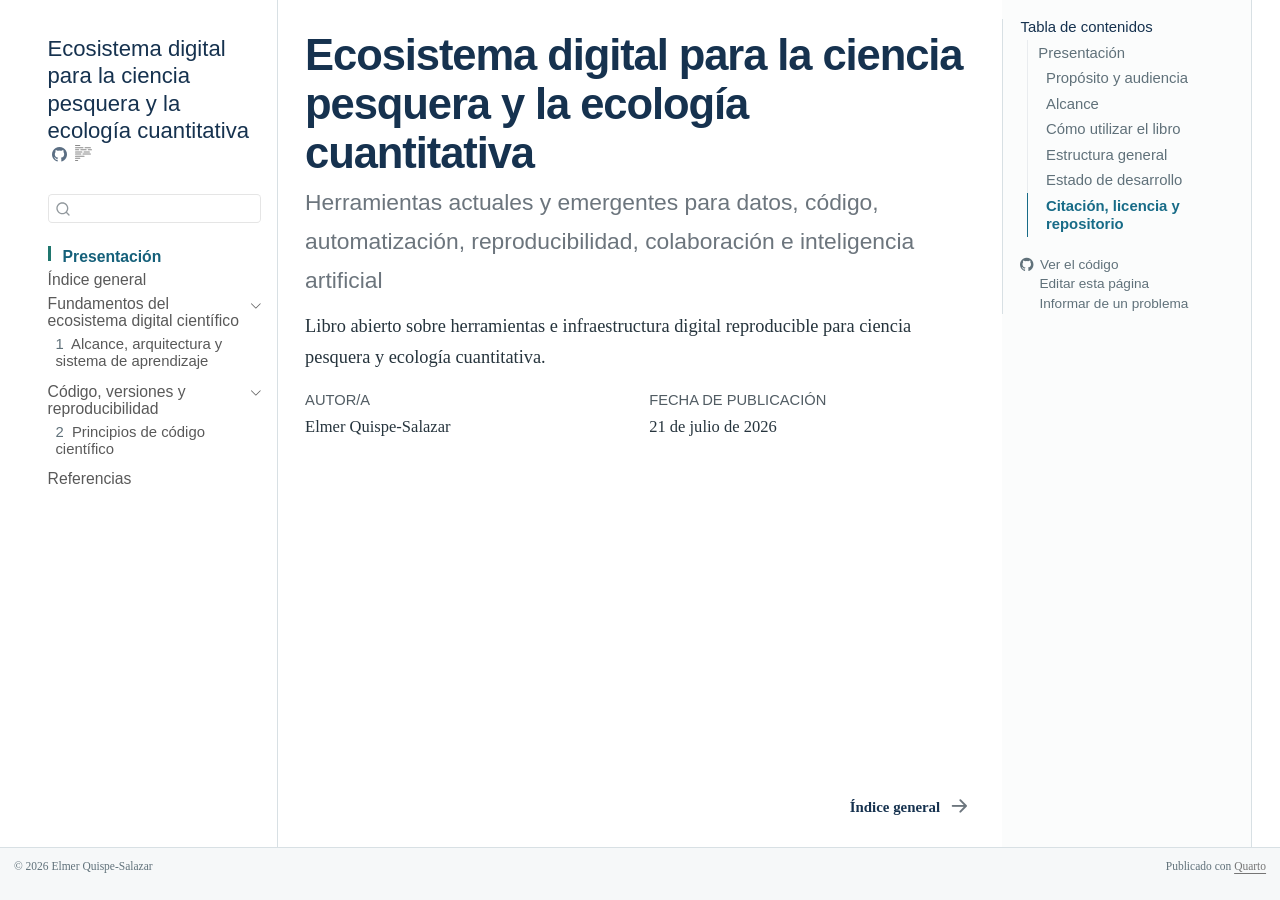
==== commit 0fdd4039: "Render Part IV pilot content" ====
--- a/docs/index.html
+++ b/docs/index.html
@@ -32,21 +32,17 @@
 <script src="site_libs/quarto-search/fuse.min.js"></script>
 <script src="site_libs/quarto-search/quarto-search.js"></script>
 <meta name="quarto:offset" content="./">
-<link href="./ccpe/000-alcance-arquitectura.html" rel="next">
+<link href="./contents.html" rel="next">
 <script src="site_libs/quarto-html/quarto.js" type="module"></script>
 <script src="site_libs/quarto-html/tabsets/tabsets.js" type="module"></script>
 <script src="site_libs/quarto-html/popper.min.js"></script>
 <script src="site_libs/quarto-html/tippy.umd.min.js"></script>
 <script src="site_libs/quarto-html/anchor.min.js"></script>
 <link href="site_libs/quarto-html/tippy.css" rel="stylesheet">
-<link href="site_libs/quarto-html/quarto-syntax-highlighting-b6bf358d2ca42bf22d951783d27d62db.css" rel="stylesheet" class="quarto-color-scheme" id="quarto-text-highlighting-styles">
-<link href="site_libs/quarto-html/quarto-syntax-highlighting-dark-65cd6b2dcbe879340fa210c47b6da349.css" rel="stylesheet" class="quarto-color-scheme quarto-color-alternate" id="quarto-text-highlighting-styles">
-<link href="site_libs/quarto-html/quarto-syntax-highlighting-b6bf358d2ca42bf22d951783d27d62db.css" rel="stylesheet" class="quarto-color-scheme-extra" id="quarto-text-highlighting-styles">
+<link href="site_libs/quarto-html/quarto-syntax-highlighting-7bdfc6fd1cc75327436dce34fbe9533d.css" rel="stylesheet" id="quarto-text-highlighting-styles">
 <script src="site_libs/bootstrap/bootstrap.min.js"></script>
 <link href="site_libs/bootstrap/bootstrap-icons.css" rel="stylesheet">
-<link href="site_libs/bootstrap/bootstrap-bf1880598fe60990790de6be5fdbbe4a.min.css" rel="stylesheet" append-hash="true" class="quarto-color-scheme" id="quarto-bootstrap" data-mode="light">
-<link href="site_libs/bootstrap/bootstrap-dark-55b0ce188fffde600b3324db885a47c4.min.css" rel="stylesheet" append-hash="true" class="quarto-color-scheme quarto-color-alternate" id="quarto-bootstrap" data-mode="light">
-<link href="site_libs/bootstrap/bootstrap-bf1880598fe60990790de6be5fdbbe4a.min.css" rel="stylesheet" append-hash="true" class="quarto-color-scheme-extra" id="quarto-bootstrap" data-mode="light">
+<link href="site_libs/bootstrap/bootstrap-d03d477578135a263d6508707e135090.min.css" rel="stylesheet" append-hash="true" id="quarto-bootstrap" data-mode="light">
 <script id="quarto-search-options" type="application/json">{
   "location": "sidebar",
   "copy-button": false,
@@ -82,169 +78,7 @@
 <meta property="og:site_name" content="Ecosistema digital para la ciencia pesquera y la ecología cuantitativa">
 </head>
 
-<body class="nav-sidebar floating quarto-light"><script id="quarto-html-before-body" type="application/javascript">
-    const toggleBodyColorMode = (bsSheetEl) => {
-      const mode = bsSheetEl.getAttribute("data-mode");
-      const bodyEl = window.document.querySelector("body");
-      if (mode === "dark") {
-        bodyEl.classList.add("quarto-dark");
-        bodyEl.classList.remove("quarto-light");
-      } else {
-        bodyEl.classList.add("quarto-light");
-        bodyEl.classList.remove("quarto-dark");
-      }
-    }
-    const toggleBodyColorPrimary = () => {
-      const bsSheetEl = window.document.querySelector("link#quarto-bootstrap:not([rel=disabled-stylesheet])");
-      if (bsSheetEl) {
-        toggleBodyColorMode(bsSheetEl);
-      }
-    }
-    const setColorSchemeToggle = (alternate) => {
-      const toggles = window.document.querySelectorAll('.quarto-color-scheme-toggle');
-      for (let i=0; i < toggles.length; i++) {
-        const toggle = toggles[i];
-        if (toggle) {
-          if (alternate) {
-            toggle.classList.add("alternate");
-          } else {
-            toggle.classList.remove("alternate");
-          }
-        }
-      }
-    };
-    const toggleColorMode = (alternate) => {
-      // Switch the stylesheets
-      const primaryStylesheets = window.document.querySelectorAll('link.quarto-color-scheme:not(.quarto-color-alternate)');
-      const alternateStylesheets = window.document.querySelectorAll('link.quarto-color-scheme.quarto-color-alternate');
-      manageTransitions('#quarto-margin-sidebar .nav-link', false);
-      if (alternate) {
-        // note: dark is layered on light, we don't disable primary!
-        enableStylesheet(alternateStylesheets);
-        for (const sheetNode of alternateStylesheets) {
-          if (sheetNode.id === "quarto-bootstrap") {
-            toggleBodyColorMode(sheetNode);
-          }
-        }
-      } else {
-        disableStylesheet(alternateStylesheets);
-        enableStylesheet(primaryStylesheets)
-        toggleBodyColorPrimary();
-      }
-      manageTransitions('#quarto-margin-sidebar .nav-link', true);
-      // Switch the toggles
-      setColorSchemeToggle(alternate)
-      // Hack to workaround the fact that safari doesn't
-      // properly recolor the scrollbar when toggling (#1455)
-      if (navigator.userAgent.indexOf('Safari') > 0 && navigator.userAgent.indexOf('Chrome') == -1) {
-        manageTransitions("body", false);
-        window.scrollTo(0, 1);
-        setTimeout(() => {
-          window.scrollTo(0, 0);
-          manageTransitions("body", true);
-        }, 40);
-      }
-    }
-    const disableStylesheet = (stylesheets) => {
-      for (let i=0; i < stylesheets.length; i++) {
-        const stylesheet = stylesheets[i];
-        stylesheet.rel = 'disabled-stylesheet';
-      }
-    }
-    const enableStylesheet = (stylesheets) => {
-      for (let i=0; i < stylesheets.length; i++) {
-        const stylesheet = stylesheets[i];
-        if(stylesheet.rel !== 'stylesheet') { // for Chrome, which will still FOUC without this check
-          stylesheet.rel = 'stylesheet';
-        }
-      }
-    }
-    const manageTransitions = (selector, allowTransitions) => {
-      const els = window.document.querySelectorAll(selector);
-      for (let i=0; i < els.length; i++) {
-        const el = els[i];
-        if (allowTransitions) {
-          el.classList.remove('notransition');
-        } else {
-          el.classList.add('notransition');
-        }
-      }
-    }
-    const isFileUrl = () => {
-      return window.location.protocol === 'file:';
-    }
-    const hasAlternateSentinel = () => {
-      let styleSentinel = getColorSchemeSentinel();
-      if (styleSentinel !== null) {
-        return styleSentinel === "alternate";
-      } else {
-        return false;
-      }
-    }
-    const setStyleSentinel = (alternate) => {
-      const value = alternate ? "alternate" : "default";
-      if (!isFileUrl()) {
-        window.localStorage.setItem("quarto-color-scheme", value);
-      } else {
-        localAlternateSentinel = value;
-      }
-    }
-    const getColorSchemeSentinel = () => {
-      if (!isFileUrl()) {
-        const storageValue = window.localStorage.getItem("quarto-color-scheme");
-        return storageValue != null ? storageValue : localAlternateSentinel;
-      } else {
-        return localAlternateSentinel;
-      }
-    }
-    const toggleGiscusIfUsed = (isAlternate, darkModeDefault) => {
-      const baseTheme = document.querySelector('#giscus-base-theme')?.value ?? 'light';
-      const alternateTheme = document.querySelector('#giscus-alt-theme')?.value ?? 'dark';
-      let newTheme = '';
-      if(authorPrefersDark) {
-        newTheme = isAlternate ? baseTheme : alternateTheme;
-      } else {
-        newTheme = isAlternate ? alternateTheme : baseTheme;
-      }
-      const changeGiscusTheme = () => {
-        // From: https://github.com/giscus/giscus/issues/336
-        const sendMessage = (message) => {
-          const iframe = document.querySelector('iframe.giscus-frame');
-          if (!iframe) return;
-          iframe.contentWindow.postMessage({ giscus: message }, 'https://giscus.app');
-        }
-        sendMessage({
-          setConfig: {
-            theme: newTheme
-          }
-        });
-      }
-      const isGiscussLoaded = window.document.querySelector('iframe.giscus-frame') !== null;
-      if (isGiscussLoaded) {
-        changeGiscusTheme();
-      }
-    };
-    const authorPrefersDark = false;
-    const darkModeDefault = authorPrefersDark;
-      document.querySelector('link#quarto-text-highlighting-styles.quarto-color-scheme-extra').rel = 'disabled-stylesheet';
-      document.querySelector('link#quarto-bootstrap.quarto-color-scheme-extra').rel = 'disabled-stylesheet';
-    let localAlternateSentinel = darkModeDefault ? 'alternate' : 'default';
-    // Dark / light mode switch
-    window.quartoToggleColorScheme = () => {
-      // Read the current dark / light value
-      let toAlternate = !hasAlternateSentinel();
-      toggleColorMode(toAlternate);
-      setStyleSentinel(toAlternate);
-      toggleGiscusIfUsed(toAlternate, darkModeDefault);
-      window.dispatchEvent(new Event('resize'));
-    };
-    // Switch to dark mode if need be
-    if (hasAlternateSentinel()) {
-      toggleColorMode(true);
-    } else {
-      toggleColorMode(false);
-    }
-  </script>
+<body class="nav-sidebar floating quarto-light">
 
 <div id="quarto-search-results"></div>
   <header id="quarto-header" class="headroom fixed-top">
@@ -253,7 +87,7 @@
       <button type="button" class="quarto-btn-toggle btn" data-bs-toggle="collapse" role="button" data-bs-target=".quarto-sidebar-collapse-item" aria-controls="quarto-sidebar" aria-expanded="false" aria-label="Alternar barra lateral" onclick="if (window.quartoToggleHeadroom) { window.quartoToggleHeadroom(); }">
         <i class="bi bi-layout-text-sidebar-reverse"></i>
       </button>
-        <nav class="quarto-page-breadcrumbs" aria-label="breadcrumb"><ol class="breadcrumb"><li class="breadcrumb-item"><a href="./index.html"><span class="chapter-number">1</span>&nbsp; <span class="chapter-title">Ecosistema digital para la ciencia pesquera y la ecología cuantitativa</span></a></li></ol></nav>
+        <nav class="quarto-page-breadcrumbs" aria-label="breadcrumb"><ol class="breadcrumb"><li class="breadcrumb-item"><a href="./index.html">Presentación</a></li></ol></nav>
         <a class="flex-grow-1" role="navigation" data-bs-toggle="collapse" data-bs-target=".quarto-sidebar-collapse-item" aria-controls="quarto-sidebar" aria-expanded="false" aria-label="Alternar barra lateral" onclick="if (window.quartoToggleHeadroom) { window.quartoToggleHeadroom(); }">      
         </a>
       <button type="button" class="btn quarto-search-button" aria-label="Buscar" onclick="window.quartoOpenSearch();">
@@ -263,15 +97,14 @@
   </nav>
 </header>
 <!-- content -->
-<div id="quarto-content" class="quarto-container page-columns page-rows-contents page-layout-article">
+<div id="quarto-content" class="quarto-container page-columns page-rows-contents page-layout-full">
 <!-- sidebar -->
   <nav id="quarto-sidebar" class="sidebar collapse collapse-horizontal quarto-sidebar-collapse-item sidebar-navigation floating overflow-auto">
     <div class="pt-lg-2 mt-2 text-left sidebar-header">
     <div class="sidebar-title mb-0 py-0">
       <a href="./">Ecosistema digital para la ciencia pesquera y la ecología cuantitativa</a> 
-        <div class="sidebar-tools-main tools-wide">
-    <a href="https://github.com/qselmer/quant-fisheries-learning" title="Ejecutar el código" class="quarto-navigation-tool px-1" aria-label="Ejecutar el código"><i class="bi bi-github"></i></a>
-  <a href="" class="quarto-color-scheme-toggle quarto-navigation-tool  px-1" onclick="window.quartoToggleColorScheme(); return false;" title="Alternar modo oscuro"><i class="bi"></i></a>
+        <div class="sidebar-tools-main">
+    <a href="https://github.com/qselmer/QuantFish-LabCore" title="Ejecutar el código" class="quarto-navigation-tool px-1" aria-label="Ejecutar el código"><i class="bi bi-github"></i></a>
   <a href="" class="quarto-reader-toggle quarto-navigation-tool px-1" onclick="window.quartoToggleReader(); return false;" title="Alternar modo lector">
   <div class="quarto-reader-toggle-btn">
   <i class="bi"></i>
@@ -290,7 +123,13 @@
         <li class="sidebar-item">
   <div class="sidebar-item-container"> 
   <a href="./index.html" class="sidebar-item-text sidebar-link active">
- <span class="menu-text"><span class="chapter-number">1</span>&nbsp; <span class="chapter-title">Ecosistema digital para la ciencia pesquera y la ecología cuantitativa</span></span></a>
+ <span class="menu-text">Presentación</span></a>
+  </div>
+</li>
+        <li class="sidebar-item">
+  <div class="sidebar-item-container"> 
+  <a href="./contents.html" class="sidebar-item-text sidebar-link">
+ <span class="menu-text">Índice general</span></a>
   </div>
 </li>
         <li class="sidebar-item sidebar-item-section">
@@ -305,7 +144,24 @@
           <li class="sidebar-item">
   <div class="sidebar-item-container"> 
   <a href="./ccpe/000-alcance-arquitectura.html" class="sidebar-item-text sidebar-link">
- <span class="menu-text"><span class="chapter-number">2</span>&nbsp; <span class="chapter-title">Alcance, arquitectura y sistema de aprendizaje</span></span></a>
+ <span class="menu-text"><span class="chapter-number">1</span>&nbsp; <span class="chapter-title">Alcance, arquitectura y sistema de aprendizaje</span></span></a>
+  </div>
+</li>
+      </ul>
+  </li>
+        <li class="sidebar-item sidebar-item-section">
+      <div class="sidebar-item-container"> 
+            <a href="./part-iv/index.html" class="sidebar-item-text sidebar-link">
+ <span class="menu-text">Código, versiones y reproducibilidad</span></a>
+          <a class="sidebar-item-toggle text-start" data-bs-toggle="collapse" data-bs-target="#quarto-sidebar-section-2" role="navigation" aria-expanded="true" aria-label="Alternar sección">
+            <i class="bi bi-chevron-right ms-2"></i>
+          </a> 
+      </div>
+      <ul id="quarto-sidebar-section-2" class="collapse list-unstyled sidebar-section depth1 show">  
+          <li class="sidebar-item">
+  <div class="sidebar-item-container"> 
+  <a href="./part-iv/22-code-principles.html" class="sidebar-item-text sidebar-link">
+ <span class="menu-text"><span class="chapter-number">2</span>&nbsp; <span class="chapter-title">Principios de código científico</span></span></a>
   </div>
 </li>
       </ul>
@@ -328,20 +184,18 @@
   <ul>
   <li><a href="#presentación" id="toc-presentación" class="nav-link active" data-scroll-target="#presentación">Presentación</a>
   <ul class="collapse">
-  <li><a href="#a-quién-se-dirige" id="toc-a-quién-se-dirige" class="nav-link" data-scroll-target="#a-quién-se-dirige"><span class="header-section-number">0.1</span> A quién se dirige</a></li>
-  <li><a href="#el-problema-que-resuelve" id="toc-el-problema-que-resuelve" class="nav-link" data-scroll-target="#el-problema-que-resuelve"><span class="header-section-number">0.2</span> El problema que resuelve</a></li>
-  <li><a href="#alcance" id="toc-alcance" class="nav-link" data-scroll-target="#alcance"><span class="header-section-number">0.3</span> Alcance</a></li>
-  <li><a href="#cómo-utilizarlo" id="toc-cómo-utilizarlo" class="nav-link" data-scroll-target="#cómo-utilizarlo"><span class="header-section-number">0.4</span> Cómo utilizarlo</a></li>
-  <li><a href="#estado-de-desarrollo" id="toc-estado-de-desarrollo" class="nav-link" data-scroll-target="#estado-de-desarrollo"><span class="header-section-number">0.5</span> Estado de desarrollo</a></li>
-  <li><a href="#datos-y-seguridad" id="toc-datos-y-seguridad" class="nav-link" data-scroll-target="#datos-y-seguridad"><span class="header-section-number">0.6</span> Datos y seguridad</a></li>
-  <li><a href="#autor-licencia-y-cita" id="toc-autor-licencia-y-cita" class="nav-link" data-scroll-target="#autor-licencia-y-cita"><span class="header-section-number">0.7</span> Autor, licencia y cita</a></li>
+  <li><a href="#propósito-y-audiencia" id="toc-propósito-y-audiencia" class="nav-link" data-scroll-target="#propósito-y-audiencia">Propósito y audiencia</a></li>
+  <li><a href="#alcance" id="toc-alcance" class="nav-link" data-scroll-target="#alcance">Alcance</a></li>
+  <li><a href="#cómo-utilizar-el-libro" id="toc-cómo-utilizar-el-libro" class="nav-link" data-scroll-target="#cómo-utilizar-el-libro">Cómo utilizar el libro</a></li>
+  <li><a href="#estructura-general" id="toc-estructura-general" class="nav-link" data-scroll-target="#estructura-general">Estructura general</a></li>
+  <li><a href="#estado-de-desarrollo" id="toc-estado-de-desarrollo" class="nav-link" data-scroll-target="#estado-de-desarrollo">Estado de desarrollo</a></li>
+  <li><a href="#citación-licencia-y-repositorio" id="toc-citación-licencia-y-repositorio" class="nav-link" data-scroll-target="#citación-licencia-y-repositorio">Citación, licencia y repositorio</a></li>
   </ul></li>
   </ul>
-<div class="toc-actions"><ul><li><a href="https://github.com/qselmer/quant-fisheries-learning/blob/main/index.qmd" class="toc-action"><i class="bi bi-github"></i>Ver el código</a></li><li><a href="https://github.com/qselmer/quant-fisheries-learning/edit/main/index.qmd" class="toc-action"><i class="bi empty"></i>Editar esta página</a></li><li><a href="https://github.com/qselmer/quant-fisheries-learning/issues/new" class="toc-action"><i class="bi empty"></i>Informar de un problema</a></li></ul></div></nav>
+<div class="toc-actions"><ul><li><a href="https://github.com/qselmer/QuantFish-LabCore/blob/main/index.qmd" class="toc-action"><i class="bi bi-github"></i>Ver el código</a></li><li><a href="https://github.com/qselmer/QuantFish-LabCore/edit/main/index.qmd" class="toc-action"><i class="bi empty"></i>Editar esta página</a></li><li><a href="https://github.com/qselmer/QuantFish-LabCore/issues/new" class="toc-action"><i class="bi empty"></i>Informar de un problema</a></li></ul></div></nav>
     </div>
 <!-- main -->
-<main class="content" id="quarto-document-content">
-
+<main class="content column-body" id="quarto-document-content">
 
 <header id="title-block-header" class="quarto-title-block default">
 <div class="quarto-title">
@@ -356,7 +210,7 @@
 </div>
 
 
-<div class="quarto-title-meta">
+<div class="quarto-title-meta column-body">
 
     <div>
     <div class="quarto-title-meta-heading">Autor/a</div>
@@ -380,72 +234,61 @@
 </header>
 
 
-<section id="presentación" class="level1 unnumbered">
-<h1 class="unnumbered">Presentación</h1>
-<p>Este libro abierto ayuda a construir un entorno de trabajo reproducible para la ciencia pesquera y la ecología cuantitativa. Integra datos, código, documentación, automatización, colaboración y publicación sin atar el aprendizaje a una herramienta concreta.</p>
-<p><a href="https://github.com/qselmer/quant-fisheries-learning" class="btn btn-primary" role="button">Abrir el repositorio en GitHub</a></p>
-<section id="a-quién-se-dirige" class="level2" data-number="0.1">
-<h2 data-number="0.1" class="anchored" data-anchor-id="a-quién-se-dirige"><span class="header-section-number">0.1</span> A quién se dirige</h2>
-<p>Está pensado para investigadores, profesionales, docentes y estudiantes que producen resultados científicos con archivos, scripts, bases de datos y documentos, y necesitan que ese trabajo sea portable, auditable y sostenible.</p>
+<section id="presentación" class="level1 unnumbered book-frontmatter">
+<h1 class="unnumbered book-frontmatter">Presentación</h1>
+<div class="book-hero">
+<p class="book-kicker">
+Computación científica · ciencia pesquera · reproducibilidad
+</p>
+<p>Este libro examina la infraestructura digital que sostiene el trabajo científico contemporáneo: cómo organizar datos y código, registrar decisiones, automatizar procesos y publicar resultados que otras personas puedan comprender, verificar y reconstruir.</p>
+<p><a href="./contents.html" class="btn btn-primary" role="button">Consultar el índice general</a> <a href="https://github.com/qselmer/QuantFish-LabCore" class="btn btn-outline-primary" role="button">Abrir el repositorio</a></p>
+</div>
+<section id="propósito-y-audiencia" class="level2">
+<h2 class="anchored" data-anchor-id="propósito-y-audiencia">Propósito y audiencia</h2>
+<p>La obra está dirigida a investigadores, profesionales, docentes y estudiantes de ciencias pesqueras y ecología cuantitativa que trabajan con archivos, scripts, bases de datos y documentos científicos. Su propósito es ofrecer criterios duraderos para construir entornos portables, auditables, seguros y sostenibles, incluso cuando cambien las herramientas concretas.</p>
 </section>
-<section id="el-problema-que-resuelve" class="level2" data-number="0.2">
-<h2 data-number="0.2" class="anchored" data-anchor-id="el-problema-que-resuelve"><span class="header-section-number">0.2</span> El problema que resuelve</h2>
-<p>Un resultado puede ser correcto y, aun así, resultar imposible de reconstruir. El libro propone criterios y prácticas para conectar cada producto con sus fuentes, transformaciones, decisiones, versiones y condiciones de ejecución.</p>
-</section>
-<section id="alcance" class="level2" data-number="0.3">
-<h2 data-number="0.3" class="anchored" data-anchor-id="alcance"><span class="header-section-number">0.3</span> Alcance</h2>
-<p>Se estudian organización de proyectos, formatos, lenguajes, entornos de desarrollo, control de versiones, publicación reproducible, automatización y uso responsable de inteligencia artificial. Los ejemplos proceden de las pesquerías y la ecología cuantitativa.</p>
-<div class="callout callout-style-default callout-note callout-titled" title="Qué no cubre">
+<section id="alcance" class="level2">
+<h2 class="anchored" data-anchor-id="alcance">Alcance</h2>
+<p>El recorrido abarca organización de proyectos, formatos de datos, lenguajes computacionales, entornos de desarrollo, control de versiones, publicación reproducible, automatización, colaboración e inteligencia artificial. R, Python, SQL y la terminal se presentan como componentes complementarios de una misma arquitectura científica.</p>
+<div class="callout callout-style-default callout-note callout-titled" title="Límites de esta obra">
 <div class="callout-header d-flex align-content-center">
 <div class="callout-icon-container">
 <i class="callout-icon"></i>
 </div>
 <div class="callout-title-container flex-fill">
-Qué no cubre
+Límites de esta obra
 </div>
 </div>
 <div class="callout-body-container callout-body">
-<p>Este no es un libro de estadística aplicada. No desarrolla teoría de GLM, GAM, modelos mixtos o bayesianos, modelos espacio-temporales, dinámica poblacional, evaluación de stocks ni MSE.</p>
+<p>No es un tratado de estadística aplicada. No desarrolla teoría de GLM, GAM, modelos mixtos o bayesianos, modelos espacio-temporales, dinámica poblacional, evaluación de stocks ni MSE. Los ejemplos cuantitativos se utilizan para explicar herramientas y decisiones de infraestructura.</p>
 </div>
 </div>
 </section>
-<section id="cómo-utilizarlo" class="level2" data-number="0.4">
-<h2 data-number="0.4" class="anchored" data-anchor-id="cómo-utilizarlo"><span class="header-section-number">0.4</span> Cómo utilizarlo</h2>
-<p>Cada unidad mantiene cuatro productos distintos:</p>
-<ol type="1">
-<li><strong>Aprendizaje personal:</strong> preguntas, pruebas y registro de avances.</li>
-<li><strong>Capítulo:</strong> explicación narrativa y reproducible en el libro web.</li>
-<li><strong>Clase:</strong> experiencia docente con tiempos, actividades y evaluación.</li>
-<li><strong>Post:</strong> síntesis pública redactada solo después de evaluar el aprendizaje.</li>
-</ol>
-<p>Se recomienda leer el problema, realizar el diagnóstico sin consultar respuestas, completar la actividad y conservar evidencia del resultado.</p>
+<section id="cómo-utilizar-el-libro" class="level2">
+<h2 class="anchored" data-anchor-id="cómo-utilizar-el-libro">Cómo utilizar el libro</h2>
+<p>Los capítulos combinan explicación conceptual, procedimientos verificables y ejemplos reproducibles. Conviene leer primero el argumento completo, consultar el código cuando sea necesario y conservar evidencia de las decisiones adoptadas en cada proyecto.</p>
+<p>El ecosistema editorial distingue cuatro productos relacionados, pero no intercambiables:</p>
+<ul>
+<li>el <strong>aprendizaje personal</strong> registra preguntas y avances;</li>
+<li>el <strong>libro</strong> desarrolla una explicación coherente y de referencia;</li>
+<li>la <strong>clase</strong> organiza una experiencia docente;</li>
+<li>el <strong>post</strong> sintetiza resultados únicamente después de evaluar el aprendizaje.</li>
+</ul>
 </section>
-<section id="estado-de-desarrollo" class="level2" data-number="0.5">
-<h2 data-number="0.5" class="anchored" data-anchor-id="estado-de-desarrollo"><span class="header-section-number">0.5</span> Estado de desarrollo</h2>
-<p>El proyecto se encuentra en construcción. La primera unidad establece el alcance, la arquitectura y el sistema de aprendizaje; el contenido se ampliará de forma incremental y validada.</p>
+<section id="estructura-general" class="level2">
+<h2 class="anchored" data-anchor-id="estructura-general">Estructura general</h2>
+<p>La arquitectura prevista se organiza en ocho partes: fundamentos; datos; entornos y lenguajes; código y reproducibilidad; automatización e infraestructura; colaboración y gobernanza; inteligencia artificial; e integración. El <a href="./contents.html">índice general</a> distingue los capítulos disponibles de los contenidos planificados.</p>
 </section>
-<section id="datos-y-seguridad" class="level2" data-number="0.6">
-<h2 data-number="0.6" class="anchored" data-anchor-id="datos-y-seguridad"><span class="header-section-number">0.6</span> Datos y seguridad</h2>
-<div class="callout callout-style-default callout-warning callout-titled" title="Datos de ejemplo y datos institucionales">
-<div class="callout-header d-flex align-content-center">
-<div class="callout-icon-container">
-<i class="callout-icon"></i>
-</div>
-<div class="callout-title-container flex-fill">
-Datos de ejemplo y datos institucionales
-</div>
-</div>
-<div class="callout-body-container callout-body">
-<p>Los ejemplos públicos deben usar datos abiertos, sintéticos o anonimizados. Los datos institucionales, credenciales y rutas locales no deben incorporarse al repositorio ni a la publicación.</p>
-</div>
-</div>
+<section id="estado-de-desarrollo" class="level2">
+<h2 class="anchored" data-anchor-id="estado-de-desarrollo">Estado de desarrollo</h2>
+<p>El libro se publica de manera incremental. La base editorial, la navegación y el primer capítulo están disponibles; los demás capítulos se incorporarán cuando su contenido y sus ejemplos puedan validarse.</p>
 </section>
-<section id="autor-licencia-y-cita" class="level2" data-number="0.7">
-<h2 data-number="0.7" class="anchored" data-anchor-id="autor-licencia-y-cita"><span class="header-section-number">0.7</span> Autor, licencia y cita</h2>
+<section id="citación-licencia-y-repositorio" class="level2">
+<h2 class="anchored" data-anchor-id="citación-licencia-y-repositorio">Citación, licencia y repositorio</h2>
 <p><strong>Autor:</strong> Elmer Quispe-Salazar</p>
+<p><strong>Citación sugerida:</strong> Quispe-Salazar, E. (2026). <em>Ecosistema digital para la ciencia pesquera y la ecología cuantitativa</em>. <a href="https://qselmer.github.io/QuantFish-LabCore/" class="uri">https://qselmer.github.io/QuantFish-LabCore/</a></p>
 <p><strong>Licencia del contenido:</strong> <a href="https://creativecommons.org/licenses/by/4.0/deed.es">Creative Commons Atribución 4.0 Internacional</a></p>
-<p><strong>Repositorio:</strong> <a href="https://github.com/qselmer/quant-fisheries-learning">qselmer/quant-fisheries-learning</a></p>
-<p>Para citar esta obra, use el título, el autor, el año de la versión consultada, la URL oficial y la fecha de acceso.</p>
+<p><strong>Repositorio:</strong> <a href="https://github.com/qselmer/QuantFish-LabCore">qselmer/QuantFish-LabCore</a></p>
 
 
 </section>
@@ -454,19 +297,6 @@
 </main> <!-- /main -->
 <script id="quarto-html-after-body" type="application/javascript">
   window.document.addEventListener("DOMContentLoaded", function (event) {
-    // Ensure there is a toggle, if there isn't float one in the top right
-    if (window.document.querySelector('.quarto-color-scheme-toggle') === null) {
-      const a = window.document.createElement('a');
-      a.classList.add('top-right');
-      a.classList.add('quarto-color-scheme-toggle');
-      a.href = "";
-      a.onclick = function() { try { window.quartoToggleColorScheme(); } catch {} return false; };
-      const i = window.document.createElement("i");
-      i.classList.add('bi');
-      a.appendChild(i);
-      window.document.body.appendChild(a);
-    }
-    setColorSchemeToggle(hasAlternateSentinel())
     const icon = "";
     const anchorJS = new window.AnchorJS();
     anchorJS.options = {
@@ -537,7 +367,7 @@
     }
       var localhostRegex = new RegExp(/^(?:http|https):\/\/localhost\:?[0-9]*\//);
       var mailtoRegex = new RegExp(/^mailto:/);
-        var filterRegex = new RegExp("https:\/\/qselmer\.github\.io\/quant-fisheries-learning\/");
+        var filterRegex = new RegExp("https:\/\/qselmer\.github\.io\/QuantFish-LabCore\/");
       var isInternal = (href) => {
           return filterRegex.test(href) || localhostRegex.test(href) || mailtoRegex.test(href);
       }
@@ -869,12 +699,12 @@
     }
   });
   </script>
-<nav class="page-navigation">
+<nav class="page-navigation column-body">
   <div class="nav-page nav-page-previous">
   </div>
   <div class="nav-page nav-page-next">
-      <a href="./ccpe/000-alcance-arquitectura.html" class="pagination-link" aria-label="Alcance, arquitectura y sistema de aprendizaje">
-        <span class="nav-page-text"><span class="chapter-number">2</span>&nbsp; <span class="chapter-title">Alcance, arquitectura y sistema de aprendizaje</span></span> <i class="bi bi-arrow-right-short"></i>
+      <a href="./contents.html" class="pagination-link" aria-label="Índice general">
+        <span class="nav-page-text">Índice general</span> <i class="bi bi-arrow-right-short"></i>
       </a>
   </div>
 </nav>
@@ -886,7 +716,7 @@
 </div>   
     <div class="nav-footer-center">
       &nbsp;
-    <div class="toc-actions d-sm-block d-md-none"><ul><li><a href="https://github.com/qselmer/quant-fisheries-learning/blob/main/index.qmd" class="toc-action"><i class="bi bi-github"></i>Ver el código</a></li><li><a href="https://github.com/qselmer/quant-fisheries-learning/edit/main/index.qmd" class="toc-action"><i class="bi empty"></i>Editar esta página</a></li><li><a href="https://github.com/qselmer/quant-fisheries-learning/issues/new" class="toc-action"><i class="bi empty"></i>Informar de un problema</a></li></ul></div></div>
+    <div class="toc-actions d-sm-block d-md-none"><ul><li><a href="https://github.com/qselmer/QuantFish-LabCore/blob/main/index.qmd" class="toc-action"><i class="bi bi-github"></i>Ver el código</a></li><li><a href="https://github.com/qselmer/QuantFish-LabCore/edit/main/index.qmd" class="toc-action"><i class="bi empty"></i>Editar esta página</a></li><li><a href="https://github.com/qselmer/QuantFish-LabCore/issues/new" class="toc-action"><i class="bi empty"></i>Informar de un problema</a></li></ul></div></div>
     <div class="nav-footer-right">
 <p>Publicado con <a href="https://quarto.org/">Quarto</a></p>
 </div>
--- a/docs/site_libs/quarto-html/quarto-syntax-highlighting-7bdfc6fd1cc75327436dce34fbe9533d.css
+++ b/docs/site_libs/quarto-html/quarto-syntax-highlighting-7bdfc6fd1cc75327436dce34fbe9533d.css
@@ -0,0 +1,236 @@
+/* quarto syntax highlight colors */
+:root {
+  --quarto-hl-ot-color: #003B4F;
+  --quarto-hl-at-color: #657422;
+  --quarto-hl-ss-color: #20794D;
+  --quarto-hl-an-color: #5E5E5E;
+  --quarto-hl-fu-color: #4758AB;
+  --quarto-hl-st-color: #20794D;
+  --quarto-hl-cf-color: #003B4F;
+  --quarto-hl-op-color: #5E5E5E;
+  --quarto-hl-er-color: #AD0000;
+  --quarto-hl-bn-color: #AD0000;
+  --quarto-hl-al-color: #AD0000;
+  --quarto-hl-va-color: #111111;
+  --quarto-hl-bu-color: inherit;
+  --quarto-hl-ex-color: inherit;
+  --quarto-hl-pp-color: #AD0000;
+  --quarto-hl-in-color: #5E5E5E;
+  --quarto-hl-vs-color: #20794D;
+  --quarto-hl-wa-color: #5E5E5E;
+  --quarto-hl-do-color: #5E5E5E;
+  --quarto-hl-im-color: #00769E;
+  --quarto-hl-ch-color: #20794D;
+  --quarto-hl-dt-color: #AD0000;
+  --quarto-hl-fl-color: #AD0000;
+  --quarto-hl-co-color: #5E5E5E;
+  --quarto-hl-cv-color: #5E5E5E;
+  --quarto-hl-cn-color: #8f5902;
+  --quarto-hl-sc-color: #5E5E5E;
+  --quarto-hl-dv-color: #AD0000;
+  --quarto-hl-kw-color: #003B4F;
+}
+
+/* other quarto variables */
+:root {
+  --quarto-font-monospace: "Cascadia Code", "JetBrains Mono", "SFMono-Regular", Consolas, monospace;
+}
+
+/* syntax highlight based on Pandoc's rules */
+pre > code.sourceCode > span {
+  color: #003B4F;
+}
+
+code.sourceCode > span {
+  color: #003B4F;
+}
+
+div.sourceCode,
+div.sourceCode pre.sourceCode {
+  color: #003B4F;
+}
+
+/* Normal */
+code span {
+  color: #003B4F;
+}
+
+/* Alert */
+code span.al {
+  color: #AD0000;
+  font-style: inherit;
+}
+
+/* Annotation */
+code span.an {
+  color: #5E5E5E;
+  font-style: inherit;
+}
+
+/* Attribute */
+code span.at {
+  color: #657422;
+  font-style: inherit;
+}
+
+/* BaseN */
+code span.bn {
+  color: #AD0000;
+  font-style: inherit;
+}
+
+/* BuiltIn */
+code span.bu {
+  font-style: inherit;
+}
+
+/* ControlFlow */
+code span.cf {
+  color: #003B4F;
+  font-weight: bold;
+  font-style: inherit;
+}
+
+/* Char */
+code span.ch {
+  color: #20794D;
+  font-style: inherit;
+}
+
+/* Constant */
+code span.cn {
+  color: #8f5902;
+  font-style: inherit;
+}
+
+/* Comment */
+code span.co {
+  color: #5E5E5E;
+  font-style: inherit;
+}
+
+/* CommentVar */
+code span.cv {
+  color: #5E5E5E;
+  font-style: italic;
+}
+
+/* Documentation */
+code span.do {
+  color: #5E5E5E;
+  font-style: italic;
+}
+
+/* DataType */
+code span.dt {
+  color: #AD0000;
+  font-style: inherit;
+}
+
+/* DecVal */
+code span.dv {
+  color: #AD0000;
+  font-style: inherit;
+}
+
+/* Error */
+code span.er {
+  color: #AD0000;
+  font-style: inherit;
+}
+
+/* Extension */
+code span.ex {
+  font-style: inherit;
+}
+
+/* Float */
+code span.fl {
+  color: #AD0000;
+  font-style: inherit;
+}
+
+/* Function */
+code span.fu {
+  color: #4758AB;
+  font-style: inherit;
+}
+
+/* Import */
+code span.im {
+  color: #00769E;
+  font-style: inherit;
+}
+
+/* Information */
+code span.in {
+  color: #5E5E5E;
+  font-style: inherit;
+}
+
+/* Keyword */
+code span.kw {
+  color: #003B4F;
+  font-weight: bold;
+  font-style: inherit;
+}
+
+/* Operator */
+code span.op {
+  color: #5E5E5E;
+  font-style: inherit;
+}
+
+/* Other */
+code span.ot {
+  color: #003B4F;
+  font-style: inherit;
+}
+
+/* Preprocessor */
+code span.pp {
+  color: #AD0000;
+  font-style: inherit;
+}
+
+/* SpecialChar */
+code span.sc {
+  color: #5E5E5E;
+  font-style: inherit;
+}
+
+/* SpecialString */
+code span.ss {
+  color: #20794D;
+  font-style: inherit;
+}
+
+/* String */
+code span.st {
+  color: #20794D;
+  font-style: inherit;
+}
+
+/* Variable */
+code span.va {
+  color: #111111;
+  font-style: inherit;
+}
+
+/* VerbatimString */
+code span.vs {
+  color: #20794D;
+  font-style: inherit;
+}
+
+/* Warning */
+code span.wa {
+  color: #5E5E5E;
+  font-style: italic;
+}
+
+.prevent-inlining {
+  content: "</";
+}
+
+/*# sourceMappingURL=cdcc520305f347a9e6ece133c5d50bc3.css.map */
